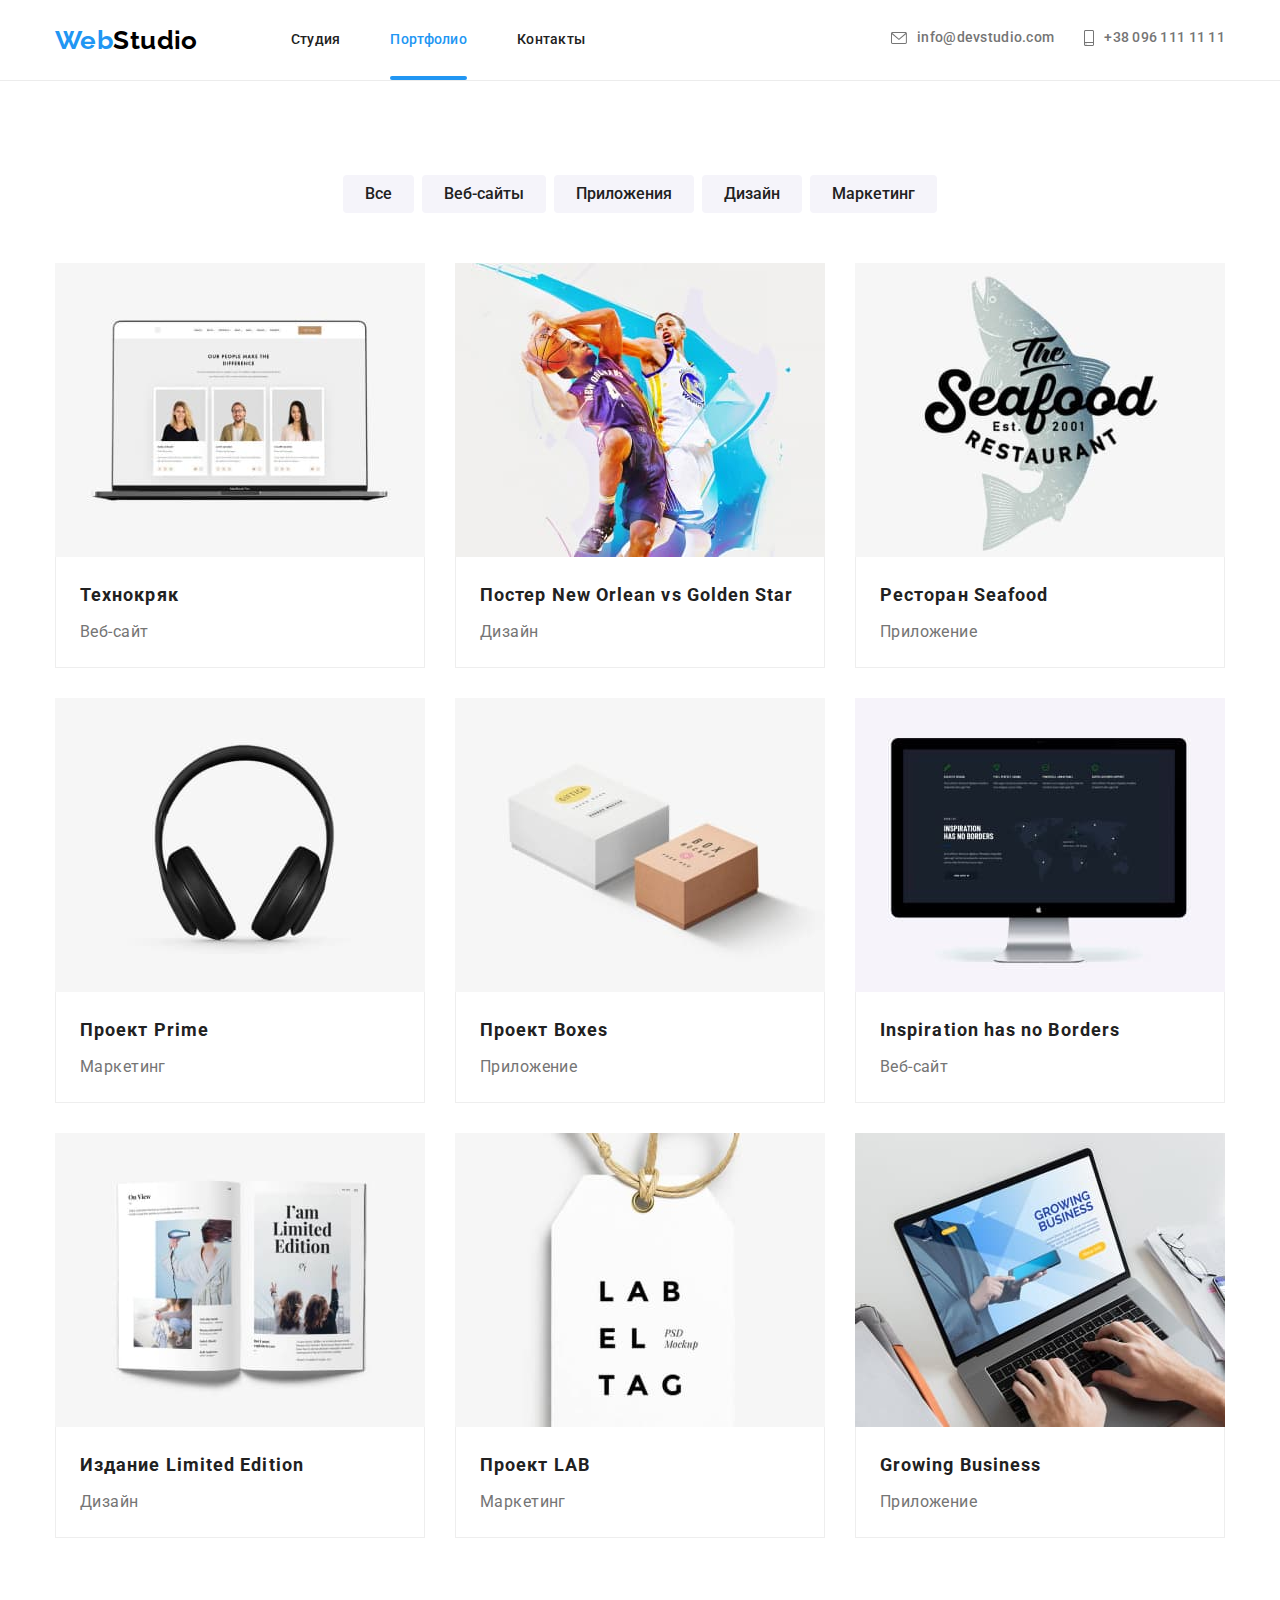
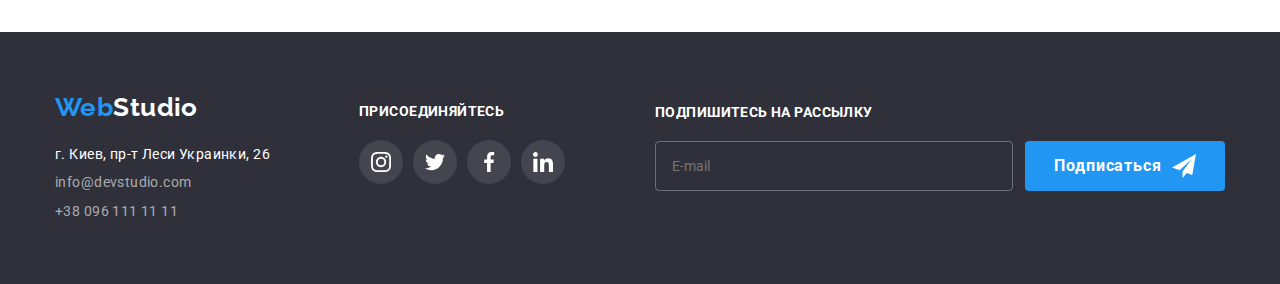
==== portfolio.html @ 264e2d29 "includes files" ====
<!DOCTYPE html>
<html lang="ru">
  <head>
    <meta charset="UTF-8" />
    <meta http-equiv="X-UA-Compatible" content="IE=edge" />
    <meta name="viewport" content="width=device-width, initial-scale=1.0" />
    <title>PortfolioPage</title>
    <link
      href="https://fonts.googleapis.com/css2?family=Raleway:wght@700&family=Roboto:wght@400;500;700;900&display=swap"
      rel="stylesheet"
    />
    <link
      rel="stylesheet"
      href="https://cdnjs.cloudflare.com/ajax/libs/modern-normalize/1.1.0/modern-normalize.min.css"
    />
    <link rel="stylesheet" href="./css/styles.css" />
  </head>

  <body>
    <!--.................................Header start here..........................................-->

    <header class="header-border">
      <div class="container top-bar">
        <a href="./index.html" class="logo"><span class="logo-first">Web</span>Studio</a>
        <nav>
          <ul class="site-nav list">
            <li class="list-item">
              <a href="./index.html" class="link h-color">Студия</a>
            </li>
            <li class="list-item">
              <a href="./portfolio.html" class="current link h-color">Портфолио</a>
            </li>
            <li class="list-item"><a href="#" class="link h-color">Контакты</a></li>
          </ul>
        </nav>
        <ul class="auth-nav list">
          <li class="list-item">
            <a href="mailto:info@devstudio.com" class="link h-color">
              <svg class="icon-top" width="16px" height="12px">
                <use href="./images/symbol-defs.svg#icon-envelope"></use>
              </svg>
              info@devstudio.com
            </a>
          </li>
          <li class="list-item">
            <a href="tel:+380961111111" class="link h-color">
              <svg class="icon-top" width="10px" height="16px">
                <use href="./images/symbol-defs.svg#icon-smartphone"></use>
              </svg>
              +38 096 111 11 11
            </a>
          </li>
        </ul>
      </div>
    </header>

    <!--..................................Header end here............................................-->

    <!--..............................Main section start here........................................-->

    <main>
      <section class="section portfolio">
        <div class="container">
          <h1 hidden>Наши работы</h1>

          <!--...........................Works filter...................................-->

          <ul class="filter-list list">
            <li class="list-item">
              <button type="button" class="filter-button h-color h-shadow h-bgc">Все</button>
            </li>
            <li class="list-item">
              <button type="button" class="filter-button h-color h-shadow h-bgc">Веб-сайты</button>
            </li>
            <li class="list-item">
              <button type="button" class="filter-button h-color h-shadow h-bgc">Приложения</button>
            </li>
            <li class="list-item">
              <button type="button" class="filter-button h-color h-shadow h-bgc">Дизайн</button>
            </li>
            <li class="list-item">
              <button type="button" class="filter-button h-color h-shadow h-bgc">Маркетинг</button>
            </li>
          </ul>

          <!--.......................... Works examples ................................-->

          <ul class="filter-items list">
            <li class="list-item h-shadow">
              <a href="#" class="link">
                <div class="image-thumb">
                  <img
                    src="./images/web-tech.jpg"
                    alt="Презентация проекта технокряк"
                    width="370"
                  />
                  <div class="image-overlay">
                    <p>
                      Технокряк это современная площадка распространения коронавируса. Компании
                      используют эту платформу для цифрового шпионажа и атак на защищённые сервера
                      конкурентов.
                    </p>
                  </div>
                </div>
                <div class="link-discription">
                  <h2 class="title">Технокряк</h2>
                  <p class="filter-type">Веб-сайт</p>
                </div>
              </a>
            </li>
            <li class="list-item h-shadow">
              <a href="#" class="link">
                <div class="image-thumb">
                  <img
                    src="./images/design-no.jpg"
                    alt="Постер New Orlean vs Golden State Warriors"
                    width="370"
                  />
                  <div class="image-overlay">
                    <p>
                      Lorem ipsum dolor sit amet consectetur adipisicing elit. Tempore minus quas
                      laboriosam voluptate veritatis eligendi iusto facilis delectus? Totam
                      voluptates sit eos illum consequuntur, odit illo. Dignissimos odit quaerat
                      nihil?
                    </p>
                  </div>
                </div>
                <div class="link-discription">
                  <h2 class="title">Постер New Orlean vs Golden Star</h2>
                  <p class="filter-type">Дизайн</p>
                </div>
              </a>
            </li>
            <li class="list-item h-shadow">
              <a href="#" class="link">
                <div class="image-thumb">
                  <img
                    src="./images/app-seafoof.jpg"
                    alt="Презентация приложения Seafood"
                    width="370"
                  />
                  <div class="image-overlay">
                    <p>
                      Lorem ipsum dolor sit amet consectetur adipisicing elit. Ipsam, sunt. Natus
                      harum veritatis nisi quibusdam sed, tenetur fuga temporibus corporis sit dolor
                      sapiente laboriosam illum, accusamus ut pariatur, quisquam porro!
                    </p>
                  </div>
                </div>
                <div class="link-discription">
                  <h2 class="title">Ресторан Seafood</h2>
                  <p class="filter-type">Приложение</p>
                </div>
              </a>
            </li>
            <li class="list-item h-shadow">
              <a href="#" class="link">
                <div class="image-thumb">
                  <img
                    src="./images/marketing-prime.jpg"
                    alt="Презентация проекта Prime"
                    width="370"
                  />
                  <div class="image-overlay">
                    <p>
                      Lorem ipsum, dolor sit amet consectetur adipisicing elit. A, ducimus
                      necessitatibus cupiditate labore nesciunt consequatur suscipit odio eum magnam
                      autem cum odit aspernatur, incidunt rerum voluptatem recusandae consectetur.
                      Illo, nobis?
                    </p>
                  </div>
                </div>
                <div class="link-discription">
                  <h2 class="title">Проект Prime</h2>
                  <p class="filter-type">Маркетинг</p>
                </div>
              </a>
            </li>
            <li class="list-item h-shadow">
              <a href="#" class="link">
                <div class="image-thumb">
                  <img src="./images/app-boxes.jpg" alt="Презентация проекта Boxes" width="370" />
                  <div class="image-overlay">
                    <p>
                      Lorem ipsum dolor sit amet consectetur adipisicing elit. Possimus similique
                      dignissimos adipisci soluta dolores consequuntur corrupti quasi, nihil
                      quisquam enim tempore repellendus accusamus? Architecto suscipit perspiciatis
                      quam dolor placeat fugiat.
                    </p>
                  </div>
                </div>
                <div class="link-discription">
                  <h2 class="title">Проект Boxes</h2>
                  <p class="filter-type">Приложение</p>
                </div>
              </a>
            </li>
            <li class="list-item h-shadow">
              <a href="#" class="link">
                <div class="image-thumb">
                  <img
                    src="./images/web-inspiration.jpg"
                    alt="Презентация проекта Inspiration has no Borders"
                    width="370"
                  />
                  <div class="image-overlay">
                    <p>
                      Lorem ipsum dolor sit, amet consectetur adipisicing elit. Omnis ex reiciendis
                      praesentium delectus corporis. Incidunt cum assumenda illo eligendi vel
                      doloribus! Harum tempora eum ut? Vero consequatur sint repellendus iusto?
                    </p>
                  </div>
                </div>
                <div class="link-discription">
                  <h2 class="title">Inspiration has no Borders</h2>
                  <p class="filter-type">Веб-сайт</p>
                </div>
              </a>
            </li>
            <li class="list-item h-shadow">
              <a href="#" class="link">
                <div class="image-thumb">
                  <img
                    src="./images/design-le.jpg"
                    alt="Дизайн издания Limited Edition"
                    width="370"
                  />
                  <div class="image-overlay">
                    <p>
                      Lorem ipsum dolor sit amet consectetur adipisicing elit. Ipsa reprehenderit
                      eveniet, sint nemo laboriosam, aut, consequuntur ut suscipit dolor laudantium
                      amet quam sapiente. Necessitatibus iure, a in quas molestias possimus.
                    </p>
                  </div>
                </div>
                <div class="link-discription">
                  <h2 class="title">Издание Limited Edition</h2>
                  <p class="filter-type">Дизайн</p>
                </div>
              </a>
            </li>
            <li class="list-item h-shadow">
              <a href="#" class="link">
                <div class="image-thumb">
                  <img src="./images/marketing-lab.jpg" alt="Презентация проекта LAB" width="370" />
                  <div class="image-overlay">
                    <p>
                      Lorem ipsum dolor sit amet consectetur, adipisicing elit. Iste officiis rerum
                      quod eligendi ut aspernatur porro, obcaecati ab. Id possimus voluptatum animi
                      veniam odio et dicta perspiciatis ipsum exercitationem vitae.
                    </p>
                  </div>
                </div>
                <div class="link-discription">
                  <h2 class="title">Проект LAB</h2>
                  <p class="filter-type">Маркетинг</p>
                </div>
              </a>
            </li>
            <li class="list-item h-shadow">
              <a href="#" class="link">
                <div class="image-thumb">
                  <img
                    src="./images/app-gb.jpg"
                    alt="Презентация приложения Growing Business"
                    width="370"
                  />
                  <div class="image-overlay">
                    <p>
                      Lorem ipsum dolor sit amet consectetur adipisicing elit. Hic, qui! Id,
                      doloribus quaerat explicabo saepe quod a aspernatur error suscipit consectetur
                      corporis porro deleniti veniam animi nostrum dolorem voluptatem! Deleniti?
                    </p>
                  </div>
                </div>
                <div class="link-discription">
                  <h2 class="title">Growing Business</h2>
                  <p class="filter-type">Приложение</p>
                </div>
              </a>
            </li>
          </ul>
        </div>
      </section>
    </main>

    <!--...............................Main section end here.........................................-->

    <!--.................................Footer start here...........................................-->

    <footer class="section bottom">
      <div class="container bottom-shell">
        <div class="adress-shell">
          <a href="./index.html" class="logo"><span class="logo-first">Web</span>Studio</a>
          <address>
            <ul class="bottom-list list">
              <li class="list-item">
                <a
                  href="https://www.google.com.ua/maps/place/%D0%B1%D1%83%D0%BB.+%D0%9B%D0%B5%D1%81%D0%B8+%D0%A3%D0%BA%D1%80%D0%B0%D0%B8%D0%BD%D0%BA%D0%B8,+26,+%D0%9A%D0%B8%D0%B5%D0%B2,+02000/@50.4267174,30.5365151,17.56z/data=!4m5!3m4!1s0x40d4cf0e033ecbe9:0x57a4dffefec77da0!8m2!3d50.4265807!4d30.538386?hl=ru"
                  class="map-address link h-color"
                  >г. Киев, пр-т Леси Украинки, 26
                </a>
              </li>
              <li class="list-item">
                <a href="mailto:info@devstudio.com" class="mailphone link h-color"
                  >info@devstudio.com</a
                >
              </li>
              <li class="list-item">
                <a href="tel:+380961111111" class="mailphone link h-color">+38 096 111 11 11</a>
              </li>
            </ul>
          </address>
        </div>
        <div class="join-us">
          <div class="join-us-links">
            <h3 class="h3-title">присоединяйтесь</h3>
            <ul class="links-list list">
              <li class="sublist-item">
                <a href="https://www.instagram.com/" class="link">
                  <div class="sublist-shell h-fill h-bgc">
                    <svg class="icon-socialnet" width="20px" height="20px">
                      <use href="./images/symbol-defs.svg#icon-instagram"></use>
                    </svg>
                  </div>
                </a>
              </li>
              <li class="sublist-item">
                <a href="https://twitter.com/" class="link">
                  <div class="sublist-shell h-fill h-bgc">
                    <svg class="icon-socialnet" width="20px" height="20px">
                      <use href="./images/symbol-defs.svg#icon-twitter"></use>
                    </svg>
                  </div>
                </a>
              </li>
              <li class="sublist-item">
                <a href="https://www.facebook.com/" class="link">
                  <div class="sublist-shell h-fill h-bgc">
                    <svg class="icon-socialnet" width="20px" height="20px">
                      <use href="./images/symbol-defs.svg#icon-facebook"></use>
                    </svg>
                  </div>
                </a>
              </li>
              <li class="sublist-item">
                <a href="https://linkedin.com/" class="link">
                  <div class="sublist-shell h-fill h-bgc">
                    <svg class="icon-socialnet" width="20px" height="20px">
                      <use href="./images/symbol-defs.svg#icon-linkedin"></use>
                    </svg>
                  </div>
                </a>
              </li>
            </ul>
          </div>
          <div class="join-us-subscribe">
            <form name="secondary-form" autocomplete="off">
              <div class="secondary-form-shell">
                <div class="subs-email-shell">
                  <label for="subs-email" class="h3-title">Подпишитесь на рассылку</label>
                  <input
                    class="secondary-form-input"
                    type="email"
                    name="subs-email"
                    id="subs-email"
                    placeholder="E-mail"
                  />
                </div>
                <button type="submit" class="primary-button">
                  <span class="button-icon">
                    Подписаться
                    <svg class="input-icon" width="24px" height="24px">
                      <use href="./images/symbol-defs.svg#icon-telegram"></use>
                    </svg>
                  </span>
                </button>
              </div>
            </form>
          </div>
        </div>
      </div>
    </footer>
  </body>
</html>
---- css/styles.css ----
:root {
  --primary-text-color: #757575;
  --title-text-color: #212121;
  --primary-icon-color: #afb1b8;
  --accent-color: #2196f3;
  --primary-bgcolor: #ffffff;
  --middle-bgkolor: #f5f4fa;
  --secondary-bgcolor: #2f303a;
  --primary-input-bgcolor: #21212133;

  --item-shadow: 0 4px 4px rgba(0, 0, 0, 0.25);
  --color-gradient: rgba(47, 48, 58, 0.4);
  --primary-animation-duration: 250ms;
  --primary-animation-tf: cubic-bezier(0.4, 0, 0.2, 1);
}

body {
  margin: 0;
  background-color: var(--primary-bgcolor);
  color: var(--primary-text-color);
  font-family: Roboto, sans-serif;
  font-size: 14px;
  letter-spacing: 0.03em;
}

h1,
h2,
h3,
h4 {
  margin: 0;
}

img {
  display: block;
  max-width: 100%;
  height: auto;
}

p {
  margin: 0;
}

.link {
  text-decoration: unset;
  margin: 0;
  padding: 0;
}

.list {
  margin: 0;
  padding: 0;
  list-style: none;
}

.section-title {
  font-weight: 700;
  font-size: 36px;
  line-height: 1.17;
  color: var(--title-text-color);
  text-align: center;
  margin: 0 auto 50px;
}

.h3-title {
  font-weight: 700;
  font-size: 14px;
  line-height: 1.14;
  letter-spacing: 0.03em;
  text-transform: uppercase;
  color: #ffffff;
}

.container {
  width: 1200px;
  padding: 0 15px;
  margin: 0 auto;
}

.section {
  padding-top: 94px;
  padding-bottom: 94px;
}

.h-color {
  transition: color var(--primary-animation-duration) var(--primary-animation-tf);
}

.h-fill {
  transition: fill var(--primary-animation-duration) var(--primary-animation-tf);
}

.h-border {
  transition: border var(--primary-animation-duration) var(--primary-animation-tf);
}

.h-bgc {
  transition: background-color var(--primary-animation-duration) var(--primary-animation-tf);
}

.h-shadow {
  transition: box-shadow var(--primary-animation-duration) var(--primary-animation-tf);
}

/*========================================Header start here==========================================*/

.header-border {
  /* position: relative; */
  border-bottom: 1px solid #ececec;
}

.top-bar {
  /* padding-bottom: 25px;
  padding-top: 24px; */
  display: flex;
  align-items: center;
  min-height: 80px;
}

/* =======================Logo============================ */

.logo {
  text-decoration: unset;
  color: #000000;
  font-family: Raleway, sans-serif;
  font-weight: 700;
  font-size: 26px;
  line-height: 1.19;
}

.logo-first {
  color: var(--accent-color);
}

/* ==================Main navigation====================== */

.site-nav {
  display: flex;
  margin-left: 93px;
}

.site-nav .link {
  position: relative;
  display: block;
  text-decoration: unset;
  color: var(--title-text-color);
  font-weight: 500;
  line-height: 1.14;
  letter-spacing: 0.02em;
  padding-top: 32px;
  padding-bottom: 32px;
}

.list-item > .current {
  color: var(--accent-color);
}

.list-item > .current.link:after {
  content: '';
  position: absolute;
  display: block;
  bottom: 0;
  left: 0;
  height: 4px;
  width: 100%;
  border-radius: 2px;
  background-color: var(--accent-color);
}

.site-nav > .list-item:not(:first-child) {
  margin-left: 50px;
}

.site-nav .link:hover,
.site-nav .link:focus {
  color: var(--accent-color);
}

.auth-nav {
  display: flex;
  margin-left: auto;
}

.auth-nav .link {
  display: inline-flex;
  color: var(--primary-text-color);
  font-weight: 500;
  line-height: 1.14;
  letter-spacing: 0.02em;
  align-items: center;
}

.auth-nav .icon-top {
  fill: currentColor;
  margin-right: 10px;
}

/* .auth-nav .icon-top:hover,
.auth-nav .icon-top:focus {
  fill: var(--accent-color);
} */

.auth-nav > .list-item:not(:first-child) {
  margin-left: 30px;
}

.auth-nav .link:hover,
.auth-nav .link:focus {
  color: var(--accent-color);
}

/*========================================Header end here==========================================*/

/*========================================Hero start here=========================================*/

.hero {
  background-color: #c4c4c4;
  background-image: linear-gradient(to right, var(--color-gradient), var(--color-gradient)),
    url('../images/main-banner.jpg');
  background-position: center;
  background-repeat: no-repeat;
  background-size: 1600px 600px;
  padding: 200px 0;
  text-align: center;
}

.hero > .hero-title {
  font-weight: 900;
  font-size: 44px;
  line-height: 1.36;
  text-align: center;
  letter-spacing: 0.06em;
  color: #ffffff;
  text-transform: uppercase;
  margin: 0 0 30px;
}

/* ========================Hero button=======================*/

.primary-button {
  color: #ffffff;
  background-color: var(--accent-color);

  font-family: Roboto, sans-serif;
  font-weight: 700;
  font-size: 16px;
  line-height: 1.87;
  letter-spacing: 0.06em;
  cursor: pointer;
  text-align: center;

  padding: 10px;
  display: inline-block;
  min-width: 200px;
  height: 50px;
  border: 0;
  border-radius: 4px;
  transform: translateY(0);
  transition: transform var(--primary-animation-duration) var(--primary-animation-tf);
}

/*========================================Hero end here=========================================*/

/*=================================Features section start here================================== */

.features .thumb {
  padding: 25px 100px;
  background-color: var(--middle-bgkolor);
  border-radius: 4px;
  margin-bottom: 30px;
}

.features .icon-features {
  display: block;
}

.features .title {
  color: var(--title-text-color);
  font-weight: 700;
  line-height: 1.14;
  text-transform: uppercase;
}

.features .features-content {
  margin: 10px 0;
}

.features .features-list {
  line-height: 1.71;
  display: flex;
}

.features-list > .list-item {
  width: calc((100%-90px) / 4);
}

.features-list > .list-item:not(:first-child) {
  margin-left: 30px;
}

/*=================================Features section end here================================== */

/* ===============================Occupation section start here=================================*/

.section.occupation {
  padding-top: 0;
}

.occupation .occupation-shell {
  text-align: center;
}

.occupation .occupation-list {
  display: flex;
}

.occupation-list > .list-item:not(:first-child) {
  margin-left: 30px;
}

.occupation .image-thumb {
  position: relative;
}

.occupation .image-overlay {
  position: absolute;
  bottom: 0;
  left: 0;
  width: 100%;
  height: 70px;
  padding: 27px;

  background-color: rgba(47, 48, 58, 0.8);
}

.occupation-title {
  font-weight: 700;
  font-size: 14px;
  line-height: 1.14;
  letter-spacing: 0.03em;
  text-transform: uppercase;
  color: #ffffff;
}

/* ===============================Occupation section end here=================================*/

/* =================================Our tem section start here================================= */

.team {
  background-color: var(--middle-bgkolor);
  font-size: 16px;
  line-height: 1.19;
  text-align: center;
}

.team .team-list {
  display: flex;
}

.team-list > .list-item {
  width: calc((100%-90px) / 4);
  background-color: var(--primary-bgcolor);
  box-shadow: var(--item-shadow);
}

.team-list > .list-item:not(:first-child) {
  margin-left: 30px;
}

.team-list .team-unit {
  color: var(--title-text-color);
  font-weight: 500;
  margin-top: 30px;
  margin-bottom: 10px;
}

.team-list .unit-position {
  margin-top: 0;
  margin-bottom: 16px;
}

.team-list .links-list {
  display: flex;
  justify-content: space-between;
  margin-right: 32px;
  margin-bottom: 30px;
  margin-left: 32px;
}

.team-list .sublist-shell {
  display: flex;
  width: 44px;
  height: 44px;
  border-radius: 50%;
  background-color: inherit;
  justify-content: center;
  align-items: center;
  fill: var(--primary-icon-color);
}

.team-list .sublist-shell:hover,
.team-list .sublist-shell:focus {
  background-color: var(--accent-color);
  fill: var(--primary-bgcolor);
}

/* ====================================Our tem section end here===================================== */

/* ===============================REGULAR CUSTOMERS START HERE============================================== */

.customers .customers-list {
  display: flex;
}

.customers-list > .list-item:not(:nth-child(1)) {
  margin-left: 30px;
}

.customers-list .icon-customers {
  display: block;
}

.customers-list .customers-shell {
  max-width: 170px;
  padding: 16px 32px;
  border-radius: 4px;
  fill: var(--primary-icon-color);
  border: 1px solid var(--primary-icon-color);
}

.customers-list .customers-shell:hover,
.customers-list .customers-shell:focus {
  border: 1px solid var(--accent-color);
}

.customers-shell:hover .icon-customers,
.customers-shell:focus .icon-customers {
  fill: var(--accent-color);
}

/* ===============================REGULAR CUSTOMERS END HERE============================================== */

/* ======================================Footer start here==================================================*/

.bottom {
  padding-top: 60px;
  padding-bottom: 60px;
  background-color: var(--secondary-bgcolor);
}

.bottom-shell {
  display: flex;
}

.adress-shell {
  min-width: 231px;
  margin-right: 73px;
}

.bottom .logo {
  display: inline-block;
  color: #ffffff;
  margin-bottom: 20px;
  line-height: 1.19;
}

.bottom .map-address {
  font-style: normal;
  color: #ffffff;
  line-height: 1.71;
}

.bottom .mailphone {
  font-style: normal;
  color: #ffffff99;
  line-height: 1.71;
}

.bottom-list .list-item:not(:last-child) {
  margin-bottom: 5px;
}

.bottom .link:hover,
.bottom .link:focus {
  color: var(--accent-color);
}

.join-us {
  display: flex;
  /* margin-left: 70px; */
  padding-top: 12px;
  justify-content: space-between;
  width: 100%;
}

.join-us .h3-title {
  margin-bottom: 20px;
}

.join-us-links {
  min-width: 206px;
}

.join-us-links .links-list {
  display: flex;
}

.join-us-links .sublist-shell {
  display: flex;
  width: 44px;
  height: 44px;
  border-radius: 50%;
  justify-content: center;
  align-items: center;
  background-color: rgba(255, 255, 255, 0.1);
  fill: #ffffff;
}

.join-us-links .sublist-shell:hover,
.join-us-links .sublist-shell:focus {
  background-color: var(--accent-color);
}

.join-us-links .sublist-item + .sublist-item {
  margin-left: 10px;
}

..join-us-subscribe {
  display: inline-flex;
}

.join-us-subscribe .secondary-form-input {
  background-color: inherit;
  border: 1px solid rgba(255, 255, 255, 0.3);
  border-radius: 4px;
  color: #fff;
  padding: 15px 16px;
  width: 358px;
  margin-right: 12px;
}

.subs-email-shell > input {
  height: 50px;
}

.button-icon {
  display: inline-flex;
  align-items: center;
}

.input-icon {
  display: inline-block;
  margin-left: 10px;
}

.secondary-form {
  min-width: 570px;
}

.secondary-form-shell {
  display: inline-flex;
  align-items: flex-end;
}

.subs-email-shell {
  display: inline-flex;
  flex-direction: column;
}

.secondary-form-input:focus {
  outline: none;
  border-color: var(--accent-color);
}

/* ============================================Footer end here=====================================================*/

/* ====================================Modal window start here============================================ */

.backdrop {
  position: fixed;
  top: 0;
  left: 0;
  width: 100%;
  height: 100%;
  background-color: #00000033;
}

.backdrop.is-hidden {
  opacity: 0;
  pointer-events: none;
}

.backdrop.is-hidden .modal {
  transform: translate(-50%, -50%) scale(0.3) rotate(135deg);
}

.modal {
  text-align: center;
  position: absolute;
  top: 50%;
  left: 50%;
  width: 528px;
  height: 581px;
  background-color: #fff;
  padding: 40px;

  transform: translate(-50%, -50%) scale(1);

  transition: transform var(--primary-animation-duration) var(--primary-animation-tf);
}

.modal a:active,
.modal a:focus {
  outline: none;
}

.modal input,
.modal textarea {
  outline: none;
}

.modal input:active,
.modal textarea:active {
  outline: none;
}
/* ====================================Main form start here==========================================*/

.modal-title {
  font-weight: 700;
  font-size: 20px;
  line-height: 1.17;
  letter-spacing: 0.03em;

  color: var(--title-text-color);
  margin-bottom: 30px;
}

.main-form:focus-within {
  border-color: var(--accent-color);
}

.form-list {
  margin-bottom: 20px;
}

.form-list-item {
  position: relative;
}

.form-input {
  margin: 0;
  padding: 11px 12px 11px 42px;
  border: 1px solid var(--primary-input-bgcolor);
  border-radius: 4px;
  cursor: pointer;
}

.form-label {
  font-weight: 400;
  font-size: 12px;
  line-height: 1.16;
  letter-spacing: 0.01em;
  color: var(--primary-text-color);

  cursor: pointer;
  position: absolute;
  top: -4px;
  left: 0%;
  transform: translateY(-100%);
}

.form-list > .form-list-item:nth-child(-n + 3) {
  margin-bottom: 28px;
}

.form-input-shell .input-icon {
  position: absolute;
  top: 50%;
  left: 18px;
  transform: translateY(-50%);

  cursor: pointer;
}

.form-input-shell {
  display: flex;
  flex-direction: column;
  align-items: stretch;
}

.form-input:focus {
  border-color: var(--accent-color);
  cursor: initial;
}

.form-input.textarea-set {
  resize: none;
  padding: 12px 16px;
  max-height: 120px;
}

.form-input.textarea-set::placeholder {
  font-weight: 400;
  font-size: 12px;
  line-height: 1.6;
  letter-spacing: 0.01em;

  color: #75757580;
}

/* ======================================Agree checkbokx start here================================== */
.checkbox-shell {
  margin-bottom: 30px;
}

.checkbox-area {
  -webkit-appearance: none;
  -moz-appearance: none;
  margin: 0;
  appearance: none;
}

.checkbox-label {
  position: relative;
  display: inline-block;
  padding: 0;
  cursor: pointer;
}

.checkbox-icon {
  position: absolute;
  visibility: hidden;
  top: 50%;
  left: 0;
  transform: translateY(-50%);
  width: 16px;
  height: 15px;
  background-color: var(--accent-color);
  border-radius: 2px;
}

.checkbox-icon-shell {
  position: absolute;
  top: 50%;
  left: 0;
  transform: translateY(-50%);
  display: inline-block;
  width: 16px;
  height: 15px;
  border-radius: 2px;
  border: 2px solid black;
}

.agree-text {
  font-size: 14px;
  line-height: 1.71;
  letter-spacing: 0.03em;

  color: var(--primary-text-color);
  margin-left: 19px;
}

.agree-text .link {
  text-decoration: underline;
  color: var(--accent-color);
}

.checkbox-area:checked + .checkbox-icon-shell {
  visibility: hidden;
}

.checkbox-area:checked ~ .checkbox-icon {
  visibility: visible;
}

/* ======================================Agree checkbokx start here================================== */

/* =====================================Form button=============================================== */
.form-button {
  box-shadow: 0px 1px 3px rgba(0, 0, 0, 0.12), 0px 1px 1px rgba(0, 0, 0, 0.14),
    0px 2px 1px rgba(0, 0, 0, 0.2);
}

.form-button:hover {
  transform: translateY(-5px);
}

/* ====================================Main form end here==========================================*/

.backdrop .close-button {
  line-height: 0;
  position: absolute;
  display: block;
  border-width: 0;
  margin: 0;
  border-color: transparent;
  background-color: transparent;
  padding: 0;
  top: 8px;
  right: 8px;
}

.modal-close-icon {
  cursor: pointer;
  width: 30px;
  height: 30px;
  border-radius: 50%;
  border: 1px solid #0000001a;
  background-color: #fff;
  fill: #000;
}

.modal-close-icon:hover {
  box-shadow: var(--item-shadow);
  animation-name: scalesChange;
  animation-duration: var(--primary-animation-duration);
  animation-timing-function: var(--primary-animation-tf);
  animation-iteration-count: 1;
  fill: var(--accent-color);
}

@keyframes scalesChange {
  0% {
    transform: scale(1);
  }
  50% {
    transform: scale(1.3);
  }
  100% {
    transform: scale(1);
  }
}

/* ======================================Modal window end here============================================ */

/* =====================================PORTFOLIO PAGE START HERE ============================================*/

/* ======================================Works filter start here============================================= */

.filter-list {
  display: flex;
  justify-content: center;
  margin-bottom: 50px;
}

.filter-list > .list-item + .list-item {
  margin-left: 8px;
}
.filter-button {
  background-color: #f5f4fa;
  color: var(--title-text-color);

  font-family: Roboto, sans-serif;
  font-weight: 500;
  font-size: 16px;
  line-height: 1.62;
  text-align: center;

  cursor: pointer;

  border-radius: 4px;
  border: 0;
  padding: 6px 22px;
}

.filter-button:hover,
.filter-button:focus {
  background-color: var(--accent-color);
  color: #ffffff;
  box-shadow: var(--item-shadow);
}

/* ======================================Works filter end here============================================= */

/* =====================================Works examples start here============================================*/

.filter-items {
  display: flex;
  flex-wrap: wrap;
  margin-right: -30px;
  margin-bottom: -30px;

  /* display: grid;
  grid: repeat(3, 1fr) / repeat(3, 1fr);
  grid-gap: 30px; */
}

.filter-items > .list-item {
  flex-basis: calc(100% / 3 - 30px);
  margin: 0 30px 30px 0;
}

.filter-items > .list-item:hover,
.filter-items > .list-item:focus {
  box-shadow: var(--item-shadow);
}

.filter-items .link-discription {
  padding-top: 20px;
  padding-left: 24px;
  padding-bottom: 20px;
  padding-right: 24px;
  border-left: 1px solid #eeeeee;
  border-right: 1px solid #eeeeee;
  border-bottom: 1px solid #eeeeee;
}

.filter-items .title {
  color: var(--title-text-color);
  font-weight: 700;
  font-size: 18px;
  line-height: 2;
  letter-spacing: 0.06em;
}

.filter-items .filter-type {
  color: var(--primary-text-color);
  font-size: 16px;
  line-height: 1.87;

  margin: 4px 0 0;
}

.filter-items .image-thumb {
  position: relative;
  overflow: hidden;
}

.filter-items .image-overlay {
  position: absolute;
  display: flex;
  align-items: center;
  top: 0;
  left: 0;
  width: 100%;
  height: 100%;
  padding: 24px;

  font-weight: normal;
  font-size: 18px;
  line-height: 1.56;
  letter-spacing: 0.03em;
  color: #ffffff;

  background-color: rgba(33, 150, 243, 0.9);
  pointer-events: none;
  transform: translateY(100%);
  transition: transform var(--primary-animation-duration) var(--primary-animation-tf);
}

.filter-items > .list-item:hover .image-overlay,
.filter-items > .list-item:focus .image-overlay {
  transform: translateY(0);
}
/* =====================================Works examples end here============================================*/
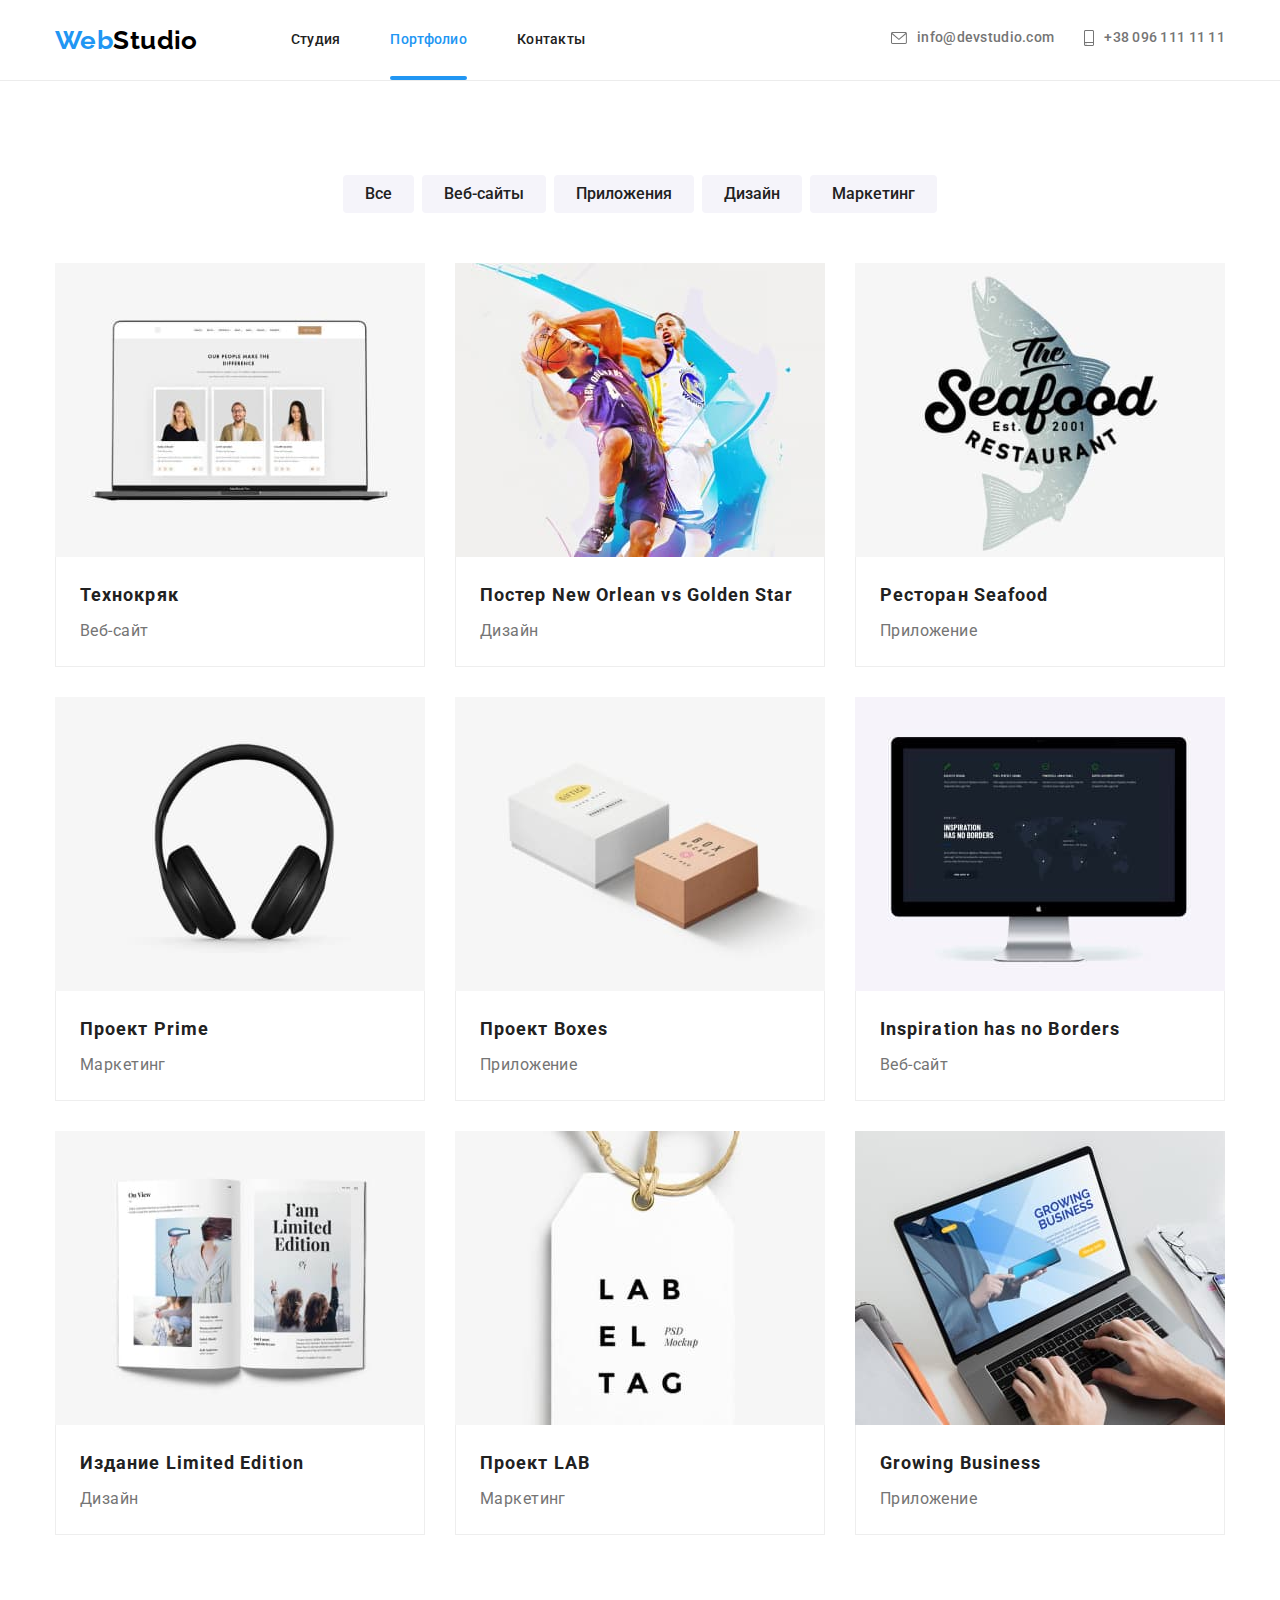
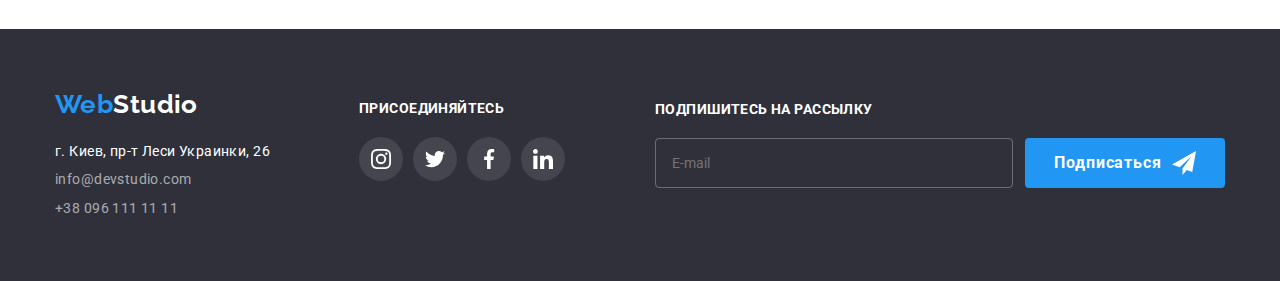
==== commit 430ca889: "finish BEM" ====
--- a/portfolio.html
+++ b/portfolio.html
@@ -19,32 +19,36 @@
   <body>
     <!--.................................Header start here..........................................-->
 
-    <header class="header-border">
+    <header class="header header--border">
       <div class="container top-bar">
-        <a href="./index.html" class="logo"><span class="logo-first">Web</span>Studio</a>
+        <a href="./index.html" class="logo"><span class="logo__web-element">Web</span>Studio</a>
         <nav>
-          <ul class="site-nav list">
-            <li class="list-item">
-              <a href="./index.html" class="link h-color">Студия</a>
-            </li>
-            <li class="list-item">
-              <a href="./portfolio.html" class="current link h-color">Портфолио</a>
-            </li>
-            <li class="list-item"><a href="#" class="link h-color">Контакты</a></li>
+          <ul class="site-nav site-nav--space-set list">
+            <li class="site-nav__list-item">
+              <a href="./index.html" class="site-nav__link link h-color">Студия</a>
+            </li>
+            <li class="site-nav__list-item">
+              <a href="./portfolio.html" class="site-nav__link site-nav__link--current link h-color"
+                >Портфолио</a
+              >
+            </li>
+            <li class="site-nav__list-item">
+              <a href="#" class="site-nav__link link h-color">Контакты</a>
+            </li>
           </ul>
         </nav>
-        <ul class="auth-nav list">
-          <li class="list-item">
-            <a href="mailto:info@devstudio.com" class="link h-color">
-              <svg class="icon-top" width="16px" height="12px">
+        <ul class="auth-nav auth-nav--space-set list">
+          <li class="auth-nav__list-item">
+            <a href="mailto:info@devstudio.com" class="auth-nav__link link h-color">
+              <svg class="auth-nav__icon" width="16px" height="12px">
                 <use href="./images/symbol-defs.svg#icon-envelope"></use>
               </svg>
               info@devstudio.com
             </a>
           </li>
-          <li class="list-item">
-            <a href="tel:+380961111111" class="link h-color">
-              <svg class="icon-top" width="10px" height="16px">
+          <li class="auth-nav__list-item">
+            <a href="tel:+380961111111" class="auth-nav__link link h-color">
+              <svg class="auth-nav__icon" width="10px" height="16px">
                 <use href="./images/symbol-defs.svg#icon-smartphone"></use>
               </svg>
               +38 096 111 11 11
@@ -65,218 +69,246 @@
 
           <!--...........................Works filter...................................-->
 
-          <ul class="filter-list list">
-            <li class="list-item">
-              <button type="button" class="filter-button h-color h-shadow h-bgc">Все</button>
-            </li>
-            <li class="list-item">
-              <button type="button" class="filter-button h-color h-shadow h-bgc">Веб-сайты</button>
-            </li>
-            <li class="list-item">
-              <button type="button" class="filter-button h-color h-shadow h-bgc">Приложения</button>
-            </li>
-            <li class="list-item">
-              <button type="button" class="filter-button h-color h-shadow h-bgc">Дизайн</button>
-            </li>
-            <li class="list-item">
-              <button type="button" class="filter-button h-color h-shadow h-bgc">Маркетинг</button>
+          <ul class="filter list">
+            <li class="filter__type">
+              <button type="button" class="filter__button h-color h-shadow h-bgc">Все</button>
+            </li>
+            <li class="filter__type">
+              <button type="button" class="filter__button h-color h-shadow h-bgc">Веб-сайты</button>
+            </li>
+            <li class="filter__type">
+              <button type="button" class="filter__button h-color h-shadow h-bgc">
+                Приложения
+              </button>
+            </li>
+            <li class="filter__type">
+              <button type="button" class="filter__button h-color h-shadow h-bgc">Дизайн</button>
+            </li>
+            <li class="filter__type">
+              <button type="button" class="filter__button h-color h-shadow h-bgc">Маркетинг</button>
             </li>
           </ul>
 
           <!--.......................... Works examples ................................-->
 
-          <ul class="filter-items list">
-            <li class="list-item h-shadow">
-              <a href="#" class="link">
-                <div class="image-thumb">
-                  <img
-                    src="./images/web-tech.jpg"
-                    alt="Презентация проекта технокряк"
-                    width="370"
-                  />
-                  <div class="image-overlay">
-                    <p>
-                      Технокряк это современная площадка распространения коронавируса. Компании
-                      используют эту платформу для цифрового шпионажа и атак на защищённые сервера
-                      конкурентов.
-                    </p>
-                  </div>
-                </div>
-                <div class="link-discription">
-                  <h2 class="title">Технокряк</h2>
-                  <p class="filter-type">Веб-сайт</p>
-                </div>
-              </a>
-            </li>
-            <li class="list-item h-shadow">
-              <a href="#" class="link">
-                <div class="image-thumb">
-                  <img
-                    src="./images/design-no.jpg"
-                    alt="Постер New Orlean vs Golden State Warriors"
-                    width="370"
-                  />
-                  <div class="image-overlay">
-                    <p>
-                      Lorem ipsum dolor sit amet consectetur adipisicing elit. Tempore minus quas
-                      laboriosam voluptate veritatis eligendi iusto facilis delectus? Totam
-                      voluptates sit eos illum consequuntur, odit illo. Dignissimos odit quaerat
-                      nihil?
-                    </p>
-                  </div>
-                </div>
-                <div class="link-discription">
-                  <h2 class="title">Постер New Orlean vs Golden Star</h2>
-                  <p class="filter-type">Дизайн</p>
-                </div>
-              </a>
-            </li>
-            <li class="list-item h-shadow">
-              <a href="#" class="link">
-                <div class="image-thumb">
-                  <img
-                    src="./images/app-seafoof.jpg"
-                    alt="Презентация приложения Seafood"
-                    width="370"
-                  />
-                  <div class="image-overlay">
-                    <p>
-                      Lorem ipsum dolor sit amet consectetur adipisicing elit. Ipsam, sunt. Natus
-                      harum veritatis nisi quibusdam sed, tenetur fuga temporibus corporis sit dolor
-                      sapiente laboriosam illum, accusamus ut pariatur, quisquam porro!
-                    </p>
-                  </div>
-                </div>
-                <div class="link-discription">
-                  <h2 class="title">Ресторан Seafood</h2>
-                  <p class="filter-type">Приложение</p>
-                </div>
-              </a>
-            </li>
-            <li class="list-item h-shadow">
-              <a href="#" class="link">
-                <div class="image-thumb">
-                  <img
-                    src="./images/marketing-prime.jpg"
-                    alt="Презентация проекта Prime"
-                    width="370"
-                  />
-                  <div class="image-overlay">
-                    <p>
-                      Lorem ipsum, dolor sit amet consectetur adipisicing elit. A, ducimus
-                      necessitatibus cupiditate labore nesciunt consequatur suscipit odio eum magnam
-                      autem cum odit aspernatur, incidunt rerum voluptatem recusandae consectetur.
-                      Illo, nobis?
-                    </p>
-                  </div>
-                </div>
-                <div class="link-discription">
-                  <h2 class="title">Проект Prime</h2>
-                  <p class="filter-type">Маркетинг</p>
-                </div>
-              </a>
-            </li>
-            <li class="list-item h-shadow">
-              <a href="#" class="link">
-                <div class="image-thumb">
-                  <img src="./images/app-boxes.jpg" alt="Презентация проекта Boxes" width="370" />
-                  <div class="image-overlay">
-                    <p>
-                      Lorem ipsum dolor sit amet consectetur adipisicing elit. Possimus similique
-                      dignissimos adipisci soluta dolores consequuntur corrupti quasi, nihil
-                      quisquam enim tempore repellendus accusamus? Architecto suscipit perspiciatis
-                      quam dolor placeat fugiat.
-                    </p>
-                  </div>
-                </div>
-                <div class="link-discription">
-                  <h2 class="title">Проект Boxes</h2>
-                  <p class="filter-type">Приложение</p>
-                </div>
-              </a>
-            </li>
-            <li class="list-item h-shadow">
-              <a href="#" class="link">
-                <div class="image-thumb">
-                  <img
-                    src="./images/web-inspiration.jpg"
-                    alt="Презентация проекта Inspiration has no Borders"
-                    width="370"
-                  />
-                  <div class="image-overlay">
-                    <p>
-                      Lorem ipsum dolor sit, amet consectetur adipisicing elit. Omnis ex reiciendis
-                      praesentium delectus corporis. Incidunt cum assumenda illo eligendi vel
-                      doloribus! Harum tempora eum ut? Vero consequatur sint repellendus iusto?
-                    </p>
-                  </div>
-                </div>
-                <div class="link-discription">
-                  <h2 class="title">Inspiration has no Borders</h2>
-                  <p class="filter-type">Веб-сайт</p>
-                </div>
-              </a>
-            </li>
-            <li class="list-item h-shadow">
-              <a href="#" class="link">
-                <div class="image-thumb">
-                  <img
-                    src="./images/design-le.jpg"
-                    alt="Дизайн издания Limited Edition"
-                    width="370"
-                  />
-                  <div class="image-overlay">
-                    <p>
-                      Lorem ipsum dolor sit amet consectetur adipisicing elit. Ipsa reprehenderit
-                      eveniet, sint nemo laboriosam, aut, consequuntur ut suscipit dolor laudantium
-                      amet quam sapiente. Necessitatibus iure, a in quas molestias possimus.
-                    </p>
-                  </div>
-                </div>
-                <div class="link-discription">
-                  <h2 class="title">Издание Limited Edition</h2>
-                  <p class="filter-type">Дизайн</p>
-                </div>
-              </a>
-            </li>
-            <li class="list-item h-shadow">
-              <a href="#" class="link">
-                <div class="image-thumb">
-                  <img src="./images/marketing-lab.jpg" alt="Презентация проекта LAB" width="370" />
-                  <div class="image-overlay">
-                    <p>
-                      Lorem ipsum dolor sit amet consectetur, adipisicing elit. Iste officiis rerum
-                      quod eligendi ut aspernatur porro, obcaecati ab. Id possimus voluptatum animi
-                      veniam odio et dicta perspiciatis ipsum exercitationem vitae.
-                    </p>
-                  </div>
-                </div>
-                <div class="link-discription">
-                  <h2 class="title">Проект LAB</h2>
-                  <p class="filter-type">Маркетинг</p>
-                </div>
-              </a>
-            </li>
-            <li class="list-item h-shadow">
-              <a href="#" class="link">
-                <div class="image-thumb">
-                  <img
-                    src="./images/app-gb.jpg"
-                    alt="Презентация приложения Growing Business"
-                    width="370"
-                  />
-                  <div class="image-overlay">
-                    <p>
-                      Lorem ipsum dolor sit amet consectetur adipisicing elit. Hic, qui! Id,
-                      doloribus quaerat explicabo saepe quod a aspernatur error suscipit consectetur
-                      corporis porro deleniti veniam animi nostrum dolorem voluptatem! Deleniti?
-                    </p>
-                  </div>
-                </div>
-                <div class="link-discription">
-                  <h2 class="title">Growing Business</h2>
-                  <p class="filter-type">Приложение</p>
-                </div>
+          <ul class="examples-set list">
+            <li class="examples-set__item h-shadow">
+              <a href="#" class="link">
+                <article class="example">
+                  <div class="example__image-thumb">
+                    <img
+                      src="./images/web-tech.jpg"
+                      alt="Презентация проекта технокряк"
+                      width="370"
+                    />
+                    <div class="example__image-overlay">
+                      <p>
+                        Технокряк это современная площадка распространения коронавируса. Компании
+                        используют эту платформу для цифрового шпионажа и атак на защищённые сервера
+                        конкурентов.
+                      </p>
+                    </div>
+                  </div>
+                  <div class="example__link-discription">
+                    <h2 class="example__title">Технокряк</h2>
+                    <p class="example__type">Веб-сайт</p>
+                  </div>
+                </article>
+              </a>
+            </li>
+            <li class="examples-set__item h-shadow">
+              <a href="#" class="link">
+                <article class="example">
+                  <div class="example__image-thumb">
+                    <img
+                      src="./images/design-no.jpg"
+                      alt="Постер New Orlean vs Golden State Warriors"
+                      width="370"
+                    />
+                    <div class="example__image-overlay">
+                      <p>
+                        Lorem ipsum dolor sit amet consectetur adipisicing elit. Tempore minus quas
+                        laboriosam voluptate veritatis eligendi iusto facilis delectus? Totam
+                        voluptates sit eos illum consequuntur, odit illo. Dignissimos odit quaerat
+                        nihil?
+                      </p>
+                    </div>
+                  </div>
+                  <div class="example__link-discription">
+                    <h2 class="example__title">Постер New Orlean vs Golden Star</h2>
+                    <p class="example__type">Дизайн</p>
+                  </div>
+                </article>
+              </a>
+            </li>
+            <li class="examples-set__item h-shadow">
+              <a href="#" class="link">
+                <article class="example">
+                  <div class="example__image-thumb">
+                    <img
+                      src="./images/app-seafoof.jpg"
+                      alt="Презентация приложения Seafood"
+                      width="370"
+                    />
+                    <div class="example__image-overlay">
+                      <p>
+                        Lorem ipsum dolor sit amet consectetur adipisicing elit. Ipsam, sunt. Natus
+                        harum veritatis nisi quibusdam sed, tenetur fuga temporibus corporis sit
+                        dolor sapiente laboriosam illum, accusamus ut pariatur, quisquam porro!
+                      </p>
+                    </div>
+                  </div>
+                  <div class="example__link-discription">
+                    <h2 class="example__title">Ресторан Seafood</h2>
+                    <p class="example__type">Приложение</p>
+                  </div>
+                </article>
+              </a>
+            </li>
+            <li class="examples-set__item h-shadow">
+              <a href="#" class="link">
+                <article class="example">
+                  <div class="example__image-thumb">
+                    <img
+                      src="./images/marketing-prime.jpg"
+                      alt="Презентация проекта Prime"
+                      width="370"
+                    />
+                    <div class="example__image-overlay">
+                      <p>
+                        Lorem ipsum, dolor sit amet consectetur adipisicing elit. A, ducimus
+                        necessitatibus cupiditate labore nesciunt consequatur suscipit odio eum
+                        magnam autem cum odit aspernatur, incidunt rerum voluptatem recusandae
+                        consectetur. Illo, nobis?
+                      </p>
+                    </div>
+                  </div>
+                  <div class="example__link-discription">
+                    <h2 class="example__title">Проект Prime</h2>
+                    <p class="example__type">Маркетинг</p>
+                  </div>
+                </article>
+              </a>
+            </li>
+            <li class="examples-set__item h-shadow">
+              <a href="#" class="link">
+                <article class="example">
+                  <div class="example__image-thumb">
+                    <img src="./images/app-boxes.jpg" alt="Презентация проекта Boxes" width="370" />
+                    <div class="example__image-overlay">
+                      <p>
+                        Lorem ipsum dolor sit amet consectetur adipisicing elit. Possimus similique
+                        dignissimos adipisci soluta dolores consequuntur corrupti quasi, nihil
+                        quisquam enim tempore repellendus accusamus? Architecto suscipit
+                        perspiciatis quam dolor placeat fugiat.
+                      </p>
+                    </div>
+                  </div>
+                  <div class="example__link-discription">
+                    <h2 class="example__title">Проект Boxes</h2>
+                    <p class="example__type">Приложение</p>
+                  </div>
+                </article>
+              </a>
+            </li>
+            <li class="examples-set__item h-shadow">
+              <a href="#" class="link">
+                <article class="example">
+                  <div class="example__image-thumb">
+                    <img
+                      src="./images/web-inspiration.jpg"
+                      alt="Презентация проекта Inspiration has no Borders"
+                      width="370"
+                    />
+                    <div class="example__image-overlay">
+                      <p>
+                        Lorem ipsum dolor sit, amet consectetur adipisicing elit. Omnis ex
+                        reiciendis praesentium delectus corporis. Incidunt cum assumenda illo
+                        eligendi vel doloribus! Harum tempora eum ut? Vero consequatur sint
+                        repellendus iusto?
+                      </p>
+                    </div>
+                  </div>
+                  <div class="example__link-discription">
+                    <h2 class="example__title">Inspiration has no Borders</h2>
+                    <p class="example__type">Веб-сайт</p>
+                  </div>
+                </article>
+              </a>
+            </li>
+            <li class="examples-set__item h-shadow">
+              <a href="#" class="link">
+                <article class="example">
+                  <div class="example__image-thumb">
+                    <img
+                      src="./images/design-le.jpg"
+                      alt="Дизайн издания Limited Edition"
+                      width="370"
+                    />
+                    <div class="example__image-overlay">
+                      <p>
+                        Lorem ipsum dolor sit amet consectetur adipisicing elit. Ipsa reprehenderit
+                        eveniet, sint nemo laboriosam, aut, consequuntur ut suscipit dolor
+                        laudantium amet quam sapiente. Necessitatibus iure, a in quas molestias
+                        possimus.
+                      </p>
+                    </div>
+                  </div>
+                  <div class="example__link-discription">
+                    <h2 class="example__title">Издание Limited Edition</h2>
+                    <p class="example__type">Дизайн</p>
+                  </div>
+                </article>
+              </a>
+            </li>
+            <li class="examples-set__item h-shadow">
+              <a href="#" class="link">
+                <article class="example">
+                  <div class="example__image-thumb">
+                    <img
+                      src="./images/marketing-lab.jpg"
+                      alt="Презентация проекта LAB"
+                      width="370"
+                    />
+                    <div class="example__image-overlay">
+                      <p>
+                        Lorem ipsum dolor sit amet consectetur, adipisicing elit. Iste officiis
+                        rerum quod eligendi ut aspernatur porro, obcaecati ab. Id possimus
+                        voluptatum animi veniam odio et dicta perspiciatis ipsum exercitationem
+                        vitae.
+                      </p>
+                    </div>
+                  </div>
+                  <div class="example__link-discription">
+                    <h2 class="example__title">Проект LAB</h2>
+                    <p class="example__type">Маркетинг</p>
+                  </div>
+                </article>
+              </a>
+            </li>
+            <li class="examples-set__item h-shadow">
+              <a href="#" class="link">
+                <article class="example">
+                  <div class="example__image-thumb">
+                    <img
+                      src="./images/app-gb.jpg"
+                      alt="Презентация приложения Growing Business"
+                      width="370"
+                    />
+                    <div class="example__image-overlay">
+                      <p>
+                        Lorem ipsum dolor sit amet consectetur adipisicing elit. Hic, qui! Id,
+                        doloribus quaerat explicabo saepe quod a aspernatur error suscipit
+                        consectetur corporis porro deleniti veniam animi nostrum dolorem voluptatem!
+                        Deleniti?
+                      </p>
+                    </div>
+                  </div>
+                  <div class="example__link-discription">
+                    <h2 class="example__title">Growing Business</h2>
+                    <p class="example__type">Приложение</p>
+                  </div>
+                </article>
               </a>
             </li>
           </ul>
@@ -289,63 +321,69 @@
     <!--.................................Footer start here...........................................-->
 
     <footer class="section bottom">
-      <div class="container bottom-shell">
-        <div class="adress-shell">
-          <a href="./index.html" class="logo"><span class="logo-first">Web</span>Studio</a>
-          <address>
-            <ul class="bottom-list list">
-              <li class="list-item">
+      <div class="container bottom__shell">
+        <div class="bottom__adress-shell">
+          <a href="./index.html" class="logo logo--footerstyle"
+            ><span class="logo__web-element">Web</span>Studio</a
+          >
+          <address class="contacts">
+            <ul class="list">
+              <li class="contacts__list-item">
                 <a
                   href="https://www.google.com.ua/maps/place/%D0%B1%D1%83%D0%BB.+%D0%9B%D0%B5%D1%81%D0%B8+%D0%A3%D0%BA%D1%80%D0%B0%D0%B8%D0%BD%D0%BA%D0%B8,+26,+%D0%9A%D0%B8%D0%B5%D0%B2,+02000/@50.4267174,30.5365151,17.56z/data=!4m5!3m4!1s0x40d4cf0e033ecbe9:0x57a4dffefec77da0!8m2!3d50.4265807!4d30.538386?hl=ru"
-                  class="map-address link h-color"
+                  class="contacts__map-address link h-color"
                   >г. Киев, пр-т Леси Украинки, 26
                 </a>
               </li>
-              <li class="list-item">
-                <a href="mailto:info@devstudio.com" class="mailphone link h-color"
+              <li class="contacts__list-item">
+                <a
+                  href="mailto:info@devstudio.com"
+                  class="contacts__mailphone contacts__link link h-color"
                   >info@devstudio.com</a
                 >
               </li>
-              <li class="list-item">
-                <a href="tel:+380961111111" class="mailphone link h-color">+38 096 111 11 11</a>
+              <li class="contacts__list-item">
+                <a href="tel:+380961111111" class="contacts__mailphone contacts__link link h-color"
+                  >+38 096 111 11 11</a
+                >
               </li>
             </ul>
           </address>
         </div>
-        <div class="join-us">
-          <div class="join-us-links">
-            <h3 class="h3-title">присоединяйтесь</h3>
-            <ul class="links-list list">
-              <li class="sublist-item">
+        <div class="bottom__join-us">
+          <div class="bottom__links-shell">
+            <h3 class="h3-title h3-title--footer-indent">присоединяйтесь</h3>
+            <ul class="links-list links-list--no-justify list">
+              <li class="links-list__item">
                 <a href="https://www.instagram.com/" class="link">
-                  <div class="sublist-shell h-fill h-bgc">
+                  <div class="links-list__shell links-list__shell--footer-colors h-fill h-bgc">
                     <svg class="icon-socialnet" width="20px" height="20px">
                       <use href="./images/symbol-defs.svg#icon-instagram"></use>
                     </svg>
                   </div>
                 </a>
               </li>
-              <li class="sublist-item">
+              <li class="links-list__item">
                 <a href="https://twitter.com/" class="link">
-                  <div class="sublist-shell h-fill h-bgc">
+                  <div class="links-list__shell links-list__shell--footer-colors h-fill h-bgc">
                     <svg class="icon-socialnet" width="20px" height="20px">
                       <use href="./images/symbol-defs.svg#icon-twitter"></use>
                     </svg>
                   </div>
                 </a>
               </li>
-              <li class="sublist-item">
+              <li class="links-list__item">
                 <a href="https://www.facebook.com/" class="link">
-                  <div class="sublist-shell h-fill h-bgc">
+                  <div class="links-list__shell links-list__shell--footer-colors h-fill h-bgc">
                     <svg class="icon-socialnet" width="20px" height="20px">
                       <use href="./images/symbol-defs.svg#icon-facebook"></use>
                     </svg>
                   </div>
                 </a>
               </li>
-              <li class="sublist-item">
+              <li class="links-list__item">
                 <a href="https://linkedin.com/" class="link">
-                  <div class="sublist-shell h-fill h-bgc">
+                  <div class="links-list__shell links-list__shell--footer-colors h-fill h-bgc">
                     <svg class="icon-socialnet" width="20px" height="20px">
                       <use href="./images/symbol-defs.svg#icon-linkedin"></use>
                     </svg>
@@ -354,13 +392,15 @@
               </li>
             </ul>
           </div>
-          <div class="join-us-subscribe">
+          <div class="bottom__subscribe">
             <form name="secondary-form" autocomplete="off">
-              <div class="secondary-form-shell">
-                <div class="subs-email-shell">
-                  <label for="subs-email" class="h3-title">Подпишитесь на рассылку</label>
+              <div class="secondary-form__shell">
+                <div class="secondary-form__input-shell">
+                  <label for="subs-email" class="h3-title h3-title--footer-indent"
+                    >Подпишитесь на рассылку</label
+                  >
                   <input
-                    class="secondary-form-input"
+                    class="secondary-form__input"
                     type="email"
                     name="subs-email"
                     id="subs-email"
@@ -368,9 +408,9 @@
                   />
                 </div>
                 <button type="submit" class="primary-button">
-                  <span class="button-icon">
+                  <span class="primary-button__core">
                     Подписаться
-                    <svg class="input-icon" width="24px" height="24px">
+                    <svg class="primary-button__icon" width="24px" height="24px">
                       <use href="./images/symbol-defs.svg#icon-telegram"></use>
                     </svg>
                   </span>
--- a/css/styles.css
+++ b/css/styles.css
@@ -40,6 +40,25 @@
   margin: 0;
 }
 
+article {
+  margin: 0;
+}
+
+.modal a:active,
+.modal a:focus {
+  outline: none;
+}
+
+.modal input,
+.modal textarea {
+  outline: none;
+}
+
+.modal input:active,
+.modal textarea:active {
+  outline: none;
+}
+
 .link {
   text-decoration: unset;
   margin: 0;
@@ -50,6 +69,11 @@
   margin: 0;
   padding: 0;
   list-style: none;
+}
+
+.section {
+  padding-top: 94px;
+  padding-bottom: 94px;
 }
 
 .section-title {
@@ -70,16 +94,97 @@
   color: #ffffff;
 }
 
+.h3-title--footer-indent {
+  margin-bottom: 20px;
+}
+
 .container {
   width: 1200px;
   padding: 0 15px;
   margin: 0 auto;
 }
 
-.section {
-  padding-top: 94px;
-  padding-bottom: 94px;
-}
+/* ========================Primary button=======================*/
+
+.primary-button {
+  color: #ffffff;
+  background-color: var(--accent-color);
+
+  font-family: Roboto, sans-serif;
+  font-weight: 700;
+  font-size: 16px;
+  line-height: 1.87;
+  letter-spacing: 0.06em;
+  cursor: pointer;
+  text-align: center;
+
+  padding: 10px;
+  display: inline-block;
+  min-width: 200px;
+  height: 50px;
+  border: 0;
+  border-radius: 4px;
+  transform: translateY(0);
+  transition: transform var(--primary-animation-duration) var(--primary-animation-tf);
+}
+
+.primary-button__core {
+  display: inline-flex;
+  align-items: center;
+}
+
+.primary-button__icon {
+  display: inline-block;
+  margin-left: 10px;
+}
+
+.primary-button--formstyle {
+  box-shadow: 0px 1px 3px rgba(0, 0, 0, 0.12), 0px 1px 1px rgba(0, 0, 0, 0.14),
+    0px 2px 1px rgba(0, 0, 0, 0.2);
+}
+
+.primary-button--formstyle:hover {
+  transform: translateY(-5px);
+}
+
+/* ========================Socialnet links list=======================*/
+
+.links-list {
+  display: flex;
+  justify-content: space-between;
+}
+
+.links-list--no-justify {
+  justify-content: flex-start;
+}
+
+.links-list__item:not(:nth-child(1)) {
+  margin-left: 10px;
+}
+
+.links-list__shell {
+  display: flex;
+  width: 44px;
+  height: 44px;
+  border-radius: 50%;
+  background-color: inherit;
+  justify-content: center;
+  align-items: center;
+  fill: var(--primary-icon-color);
+}
+
+.links-list__shell--footer-colors {
+  background-color: rgba(255, 255, 255, 0.1);
+  fill: #ffffff;
+}
+
+.links-list__shell:hover,
+.links-list__shell:focus {
+  background-color: var(--accent-color);
+  fill: var(--primary-bgcolor);
+}
+
+/* ===============================Features=============================== */
 
 .h-color {
   transition: color var(--primary-animation-duration) var(--primary-animation-tf);
@@ -103,14 +208,11 @@
 
 /*========================================Header start here==========================================*/
 
-.header-border {
-  /* position: relative; */
+.header--border {
   border-bottom: 1px solid #ececec;
 }
 
 .top-bar {
-  /* padding-bottom: 25px;
-  padding-top: 24px; */
   display: flex;
   align-items: center;
   min-height: 80px;
@@ -127,7 +229,13 @@
   line-height: 1.19;
 }
 
-.logo-first {
+.logo--footerstyle {
+  display: inline-block;
+  color: #ffffff;
+  margin-bottom: 20px;
+}
+
+.logo__web-element {
   color: var(--accent-color);
 }
 
@@ -135,10 +243,17 @@
 
 .site-nav {
   display: flex;
+}
+
+.site-nav--space-set {
   margin-left: 93px;
 }
 
-.site-nav .link {
+.site-nav__list-item:not(:first-child) {
+  margin-left: 50px;
+}
+
+.site-nav__link {
   position: relative;
   display: block;
   text-decoration: unset;
@@ -150,11 +265,16 @@
   padding-bottom: 32px;
 }
 
-.list-item > .current {
+.site-nav__link:hover,
+.site-nav__link:focus {
   color: var(--accent-color);
 }
 
-.list-item > .current.link:after {
+.site-nav__link--current {
+  color: var(--accent-color);
+}
+
+.site-nav__link--current:after {
   content: '';
   position: absolute;
   display: block;
@@ -166,21 +286,19 @@
   background-color: var(--accent-color);
 }
 
-.site-nav > .list-item:not(:first-child) {
-  margin-left: 50px;
-}
-
-.site-nav .link:hover,
-.site-nav .link:focus {
-  color: var(--accent-color);
-}
-
 .auth-nav {
   display: flex;
+}
+
+.auth-nav--space-set {
   margin-left: auto;
 }
 
-.auth-nav .link {
+.auth-nav__list-item:not(:first-child) {
+  margin-left: 30px;
+}
+
+.auth-nav__link {
   display: inline-flex;
   color: var(--primary-text-color);
   font-weight: 500;
@@ -189,23 +307,14 @@
   align-items: center;
 }
 
-.auth-nav .icon-top {
+.auth-nav__link:hover,
+.auth-nav__link:focus {
+  color: var(--accent-color);
+}
+
+.auth-nav__icon {
   fill: currentColor;
   margin-right: 10px;
-}
-
-/* .auth-nav .icon-top:hover,
-.auth-nav .icon-top:focus {
-  fill: var(--accent-color);
-} */
-
-.auth-nav > .list-item:not(:first-child) {
-  margin-left: 30px;
-}
-
-.auth-nav .link:hover,
-.auth-nav .link:focus {
-  color: var(--accent-color);
 }
 
 /*========================================Header end here==========================================*/
@@ -223,7 +332,7 @@
   text-align: center;
 }
 
-.hero > .hero-title {
+.hero__title {
   font-weight: 900;
   font-size: 44px;
   line-height: 1.36;
@@ -234,94 +343,70 @@
   margin: 0 0 30px;
 }
 
-/* ========================Hero button=======================*/
-
-.primary-button {
-  color: #ffffff;
-  background-color: var(--accent-color);
-
-  font-family: Roboto, sans-serif;
-  font-weight: 700;
-  font-size: 16px;
-  line-height: 1.87;
-  letter-spacing: 0.06em;
-  cursor: pointer;
-  text-align: center;
-
-  padding: 10px;
-  display: inline-block;
-  min-width: 200px;
-  height: 50px;
-  border: 0;
-  border-radius: 4px;
-  transform: translateY(0);
-  transition: transform var(--primary-animation-duration) var(--primary-animation-tf);
-}
-
 /*========================================Hero end here=========================================*/
 
 /*=================================Features section start here================================== */
 
-.features .thumb {
+.features__list {
+  line-height: 1.71;
+  display: flex;
+}
+
+.features__list-item {
+  width: calc((100%-90px) / 4);
+}
+
+.features__list-item:not(:first-child) {
+  margin-left: 30px;
+}
+
+.features__thumb {
   padding: 25px 100px;
   background-color: var(--middle-bgkolor);
   border-radius: 4px;
   margin-bottom: 30px;
 }
 
-.features .icon-features {
+.features__icon {
   display: block;
 }
 
-.features .title {
+.features__title {
   color: var(--title-text-color);
   font-weight: 700;
   line-height: 1.14;
   text-transform: uppercase;
 }
 
-.features .features-content {
+.features__content {
   margin: 10px 0;
 }
 
-.features .features-list {
-  line-height: 1.71;
-  display: flex;
-}
-
-.features-list > .list-item {
-  width: calc((100%-90px) / 4);
-}
-
-.features-list > .list-item:not(:first-child) {
+/*=================================Features section end here================================== */
+
+/* ===============================Occupation section start here=================================*/
+
+.occupation {
+  padding-top: 0;
+}
+
+.occupation__shell {
+  text-align: center;
+}
+
+.occupation__list {
+  display: flex;
+}
+
+.occupation__list-item:not(:first-child) {
   margin-left: 30px;
 }
 
-/*=================================Features section end here================================== */
-
-/* ===============================Occupation section start here=================================*/
-
-.section.occupation {
-  padding-top: 0;
-}
-
-.occupation .occupation-shell {
-  text-align: center;
-}
-
-.occupation .occupation-list {
-  display: flex;
-}
-
-.occupation-list > .list-item:not(:first-child) {
-  margin-left: 30px;
-}
-
-.occupation .image-thumb {
+.development-type {
   position: relative;
 }
 
-.occupation .image-overlay {
+.development-type__image-overlay {
   position: absolute;
   bottom: 0;
   left: 0;
@@ -332,15 +417,6 @@
   background-color: rgba(47, 48, 58, 0.8);
 }
 
-.occupation-title {
-  font-weight: 700;
-  font-size: 14px;
-  line-height: 1.14;
-  letter-spacing: 0.03em;
-  text-transform: uppercase;
-  color: #ffffff;
-}
-
 /* ===============================Occupation section end here=================================*/
 
 /* =================================Our tem section start here================================= */
@@ -352,74 +428,51 @@
   text-align: center;
 }
 
-.team .team-list {
-  display: flex;
-}
-
-.team-list > .list-item {
+.team__list {
+  display: flex;
+}
+
+.team__list-item {
   width: calc((100%-90px) / 4);
   background-color: var(--primary-bgcolor);
   box-shadow: var(--item-shadow);
 }
 
-.team-list > .list-item:not(:first-child) {
+.team__list-item:not(:first-child) {
   margin-left: 30px;
 }
 
-.team-list .team-unit {
+.employee__meta {
+  padding-top: 30px;
+  margin-right: 32px;
+  margin-left: 32px;
+  padding-bottom: 30px;
+}
+
+.employee__name {
   color: var(--title-text-color);
   font-weight: 500;
-  margin-top: 30px;
   margin-bottom: 10px;
 }
 
-.team-list .unit-position {
+.employee__position {
   margin-top: 0;
   margin-bottom: 16px;
 }
 
-.team-list .links-list {
-  display: flex;
-  justify-content: space-between;
-  margin-right: 32px;
-  margin-bottom: 30px;
-  margin-left: 32px;
-}
-
-.team-list .sublist-shell {
-  display: flex;
-  width: 44px;
-  height: 44px;
-  border-radius: 50%;
-  background-color: inherit;
-  justify-content: center;
-  align-items: center;
-  fill: var(--primary-icon-color);
-}
-
-.team-list .sublist-shell:hover,
-.team-list .sublist-shell:focus {
-  background-color: var(--accent-color);
-  fill: var(--primary-bgcolor);
-}
-
 /* ====================================Our tem section end here===================================== */
 
 /* ===============================REGULAR CUSTOMERS START HERE============================================== */
 
-.customers .customers-list {
-  display: flex;
-}
-
-.customers-list > .list-item:not(:nth-child(1)) {
+.customers__list {
+  display: flex;
+}
+
+.customers__list-item:not(:nth-child(1)) {
   margin-left: 30px;
 }
 
-.customers-list .icon-customers {
-  display: block;
-}
-
-.customers-list .customers-shell {
+.customers__shell {
   max-width: 170px;
   padding: 16px 32px;
   border-radius: 4px;
@@ -427,13 +480,9 @@
   border: 1px solid var(--primary-icon-color);
 }
 
-.customers-list .customers-shell:hover,
-.customers-list .customers-shell:focus {
+.customers__shell:hover,
+.customers__shell:focus {
   border: 1px solid var(--accent-color);
-}
-
-.customers-shell:hover .icon-customers,
-.customers-shell:focus .icon-customers {
   fill: var(--accent-color);
 }
 
@@ -447,88 +496,68 @@
   background-color: var(--secondary-bgcolor);
 }
 
-.bottom-shell {
-  display: flex;
-}
-
-.adress-shell {
+.bottom__shell {
+  display: flex;
+}
+
+.bottom__adress-shell {
   min-width: 231px;
   margin-right: 73px;
 }
 
-.bottom .logo {
-  display: inline-block;
-  color: #ffffff;
-  margin-bottom: 20px;
-  line-height: 1.19;
-}
-
-.bottom .map-address {
+.contacts__list-item:not(:last-child) {
+  margin-bottom: 5px;
+}
+
+.contacts__map-address {
   font-style: normal;
   color: #ffffff;
   line-height: 1.71;
 }
 
-.bottom .mailphone {
+.contacts__mailphone {
   font-style: normal;
   color: #ffffff99;
   line-height: 1.71;
 }
 
-.bottom-list .list-item:not(:last-child) {
-  margin-bottom: 5px;
-}
-
-.bottom .link:hover,
-.bottom .link:focus {
+.contacts__link:hover,
+.contacts__link:focus {
   color: var(--accent-color);
 }
 
-.join-us {
-  display: flex;
-  /* margin-left: 70px; */
+.bottom__join-us {
+  display: flex;
   padding-top: 12px;
   justify-content: space-between;
   width: 100%;
 }
 
-.join-us .h3-title {
-  margin-bottom: 20px;
-}
-
-.join-us-links {
+.bottom__links-shell {
   min-width: 206px;
 }
 
-.join-us-links .links-list {
-  display: flex;
-}
-
-.join-us-links .sublist-shell {
-  display: flex;
-  width: 44px;
-  height: 44px;
-  border-radius: 50%;
-  justify-content: center;
-  align-items: center;
-  background-color: rgba(255, 255, 255, 0.1);
-  fill: #ffffff;
-}
-
-.join-us-links .sublist-shell:hover,
-.join-us-links .sublist-shell:focus {
-  background-color: var(--accent-color);
-}
-
-.join-us-links .sublist-item + .sublist-item {
-  margin-left: 10px;
-}
-
-..join-us-subscribe {
+.bottom__subscribe {
   display: inline-flex;
 }
 
-.join-us-subscribe .secondary-form-input {
+/* ===========================Secondary form=================== */
+
+.secondary-form {
+  min-width: 570px;
+}
+
+.secondary-form__shell {
+  display: inline-flex;
+  align-items: flex-end;
+}
+
+.secondary-form__input-shell {
+  display: inline-flex;
+  flex-direction: column;
+}
+
+.secondary-form__input {
   background-color: inherit;
   border: 1px solid rgba(255, 255, 255, 0.3);
   border-radius: 4px;
@@ -536,37 +565,10 @@
   padding: 15px 16px;
   width: 358px;
   margin-right: 12px;
-}
-
-.subs-email-shell > input {
   height: 50px;
 }
 
-.button-icon {
-  display: inline-flex;
-  align-items: center;
-}
-
-.input-icon {
-  display: inline-block;
-  margin-left: 10px;
-}
-
-.secondary-form {
-  min-width: 570px;
-}
-
-.secondary-form-shell {
-  display: inline-flex;
-  align-items: flex-end;
-}
-
-.subs-email-shell {
-  display: inline-flex;
-  flex-direction: column;
-}
-
-.secondary-form-input:focus {
+.secondary-form__input:focus {
   outline: none;
   border-color: var(--accent-color);
 }
@@ -608,23 +610,13 @@
   transition: transform var(--primary-animation-duration) var(--primary-animation-tf);
 }
 
-.modal a:active,
-.modal a:focus {
-  outline: none;
-}
-
-.modal input,
-.modal textarea {
-  outline: none;
-}
-
-.modal input:active,
-.modal textarea:active {
-  outline: none;
-}
 /* ====================================Main form start here==========================================*/
 
-.modal-title {
+.main-form:focus-within {
+  border-color: var(--accent-color);
+}
+
+.main-form__title {
   font-weight: 700;
   font-size: 20px;
   line-height: 1.17;
@@ -634,19 +626,25 @@
   margin-bottom: 30px;
 }
 
-.main-form:focus-within {
-  border-color: var(--accent-color);
-}
-
-.form-list {
+.main-form__list {
   margin-bottom: 20px;
 }
 
-.form-list-item {
+.main-form__list-item {
   position: relative;
 }
 
-.form-input {
+.main-form__list-item:nth-child(-n + 3) {
+  margin-bottom: 28px;
+}
+
+.main-form__input-shell {
+  display: flex;
+  flex-direction: column;
+  align-items: stretch;
+}
+
+.main-form__input {
   margin: 0;
   padding: 11px 12px 11px 42px;
   border: 1px solid var(--primary-input-bgcolor);
@@ -654,7 +652,27 @@
   cursor: pointer;
 }
 
-.form-label {
+.main-form__input:focus {
+  border-color: var(--accent-color);
+  cursor: initial;
+}
+
+.main-form__input--textarea-set {
+  resize: none;
+  padding: 12px 16px;
+  max-height: 120px;
+}
+
+.main-form__input--textarea-set::placeholder {
+  font-weight: 400;
+  font-size: 12px;
+  line-height: 1.6;
+  letter-spacing: 0.01em;
+
+  color: #75757580;
+}
+
+.main-form__label {
   font-weight: 400;
   font-size: 12px;
   line-height: 1.16;
@@ -668,65 +686,52 @@
   transform: translateY(-100%);
 }
 
-.form-list > .form-list-item:nth-child(-n + 3) {
-  margin-bottom: 28px;
-}
-
-.form-input-shell .input-icon {
+.main-form__icon {
   position: absolute;
   top: 50%;
-  left: 18px;
+  left: 12px;
   transform: translateY(-50%);
 
   cursor: pointer;
-}
-
-.form-input-shell {
-  display: flex;
-  flex-direction: column;
-  align-items: stretch;
-}
-
-.form-input:focus {
-  border-color: var(--accent-color);
-  cursor: initial;
-}
-
-.form-input.textarea-set {
-  resize: none;
-  padding: 12px 16px;
-  max-height: 120px;
-}
-
-.form-input.textarea-set::placeholder {
-  font-weight: 400;
-  font-size: 12px;
-  line-height: 1.6;
-  letter-spacing: 0.01em;
-
-  color: #75757580;
+  fill: #000;
+}
+
+.main-form__input:focus ~ .main-form__icon use {
+  fill: var(--accent-color);
 }
 
 /* ======================================Agree checkbokx start here================================== */
-.checkbox-shell {
+.main-form__checkbox-shell {
   margin-bottom: 30px;
 }
 
-.checkbox-area {
+.main-form__checkbox-label {
+  position: relative;
+  display: inline-block;
+  padding: 0;
+  cursor: pointer;
+}
+
+.main-form__checkbox-area {
   -webkit-appearance: none;
   -moz-appearance: none;
   margin: 0;
   appearance: none;
 }
 
-.checkbox-label {
-  position: relative;
+.main-form__checkbox-icon-shell {
+  position: absolute;
+  top: 50%;
+  left: 0;
+  transform: translateY(-50%);
   display: inline-block;
-  padding: 0;
-  cursor: pointer;
-}
-
-.checkbox-icon {
+  width: 16px;
+  height: 15px;
+  border-radius: 2px;
+  border: 2px solid black;
+}
+
+.main-form__checkbox-icon {
   position: absolute;
   visibility: hidden;
   top: 50%;
@@ -738,19 +743,7 @@
   border-radius: 2px;
 }
 
-.checkbox-icon-shell {
-  position: absolute;
-  top: 50%;
-  left: 0;
-  transform: translateY(-50%);
-  display: inline-block;
-  width: 16px;
-  height: 15px;
-  border-radius: 2px;
-  border: 2px solid black;
-}
-
-.agree-text {
+.main-form__agree-text {
   font-size: 14px;
   line-height: 1.71;
   letter-spacing: 0.03em;
@@ -759,34 +752,24 @@
   margin-left: 19px;
 }
 
-.agree-text .link {
+.main-form__link {
   text-decoration: underline;
   color: var(--accent-color);
 }
 
-.checkbox-area:checked + .checkbox-icon-shell {
+.main-form__checkbox-area:checked + .main-form__checkbox-icon-shell {
   visibility: hidden;
 }
 
-.checkbox-area:checked ~ .checkbox-icon {
+.main-form__checkbox-area:checked ~ .main-form__checkbox-icon {
   visibility: visible;
 }
 
 /* ======================================Agree checkbokx start here================================== */
 
-/* =====================================Form button=============================================== */
-.form-button {
-  box-shadow: 0px 1px 3px rgba(0, 0, 0, 0.12), 0px 1px 1px rgba(0, 0, 0, 0.14),
-    0px 2px 1px rgba(0, 0, 0, 0.2);
-}
-
-.form-button:hover {
-  transform: translateY(-5px);
-}
-
 /* ====================================Main form end here==========================================*/
 
-.backdrop .close-button {
+.close-button {
   line-height: 0;
   position: absolute;
   display: block;
@@ -799,7 +782,7 @@
   right: 8px;
 }
 
-.modal-close-icon {
+.close-button__icon {
   cursor: pointer;
   width: 30px;
   height: 30px;
@@ -809,7 +792,7 @@
   fill: #000;
 }
 
-.modal-close-icon:hover {
+.close-button__icon:hover {
   box-shadow: var(--item-shadow);
   animation-name: scalesChange;
   animation-duration: var(--primary-animation-duration);
@@ -836,16 +819,17 @@
 
 /* ======================================Works filter start here============================================= */
 
-.filter-list {
+.filter {
   display: flex;
   justify-content: center;
   margin-bottom: 50px;
 }
 
-.filter-list > .list-item + .list-item {
+.filter__type:not(:first-child) {
   margin-left: 8px;
 }
-.filter-button {
+
+.filter__button {
   background-color: #f5f4fa;
   color: var(--title-text-color);
 
@@ -862,8 +846,8 @@
   padding: 6px 22px;
 }
 
-.filter-button:hover,
-.filter-button:focus {
+.filter__button:hover,
+.filter__button:focus {
   background-color: var(--accent-color);
   color: #ffffff;
   box-shadow: var(--item-shadow);
@@ -873,28 +857,38 @@
 
 /* =====================================Works examples start here============================================*/
 
-.filter-items {
+.examples-set {
   display: flex;
   flex-wrap: wrap;
-  margin-right: -30px;
-  margin-bottom: -30px;
 
   /* display: grid;
   grid: repeat(3, 1fr) / repeat(3, 1fr);
   grid-gap: 30px; */
 }
 
-.filter-items > .list-item {
-  flex-basis: calc(100% / 3 - 30px);
+.examples-set__item {
+  flex-basis: calc((100% - 60px) / 3);
   margin: 0 30px 30px 0;
 }
 
-.filter-items > .list-item:hover,
-.filter-items > .list-item:focus {
+.examples-set__item:nth-child(3n) {
+  margin-right: 0;
+}
+.examples-set__item:nth-last-child(-n + 3) {
+  margin-bottom: 0;
+}
+
+.examples-set__item:hover,
+.examples-set__item:focus {
   box-shadow: var(--item-shadow);
 }
 
-.filter-items .link-discription {
+.example__image-thumb {
+  position: relative;
+  overflow: hidden;
+}
+
+.example__link-discription {
   padding-top: 20px;
   padding-left: 24px;
   padding-bottom: 20px;
@@ -904,7 +898,7 @@
   border-bottom: 1px solid #eeeeee;
 }
 
-.filter-items .title {
+.example__title {
   color: var(--title-text-color);
   font-weight: 700;
   font-size: 18px;
@@ -912,20 +906,15 @@
   letter-spacing: 0.06em;
 }
 
-.filter-items .filter-type {
+.example__type {
   color: var(--primary-text-color);
   font-size: 16px;
   line-height: 1.87;
 
-  margin: 4px 0 0;
-}
-
-.filter-items .image-thumb {
-  position: relative;
-  overflow: hidden;
-}
-
-.filter-items .image-overlay {
+  margin: 3px 0 0;
+}
+
+.example__image-overlay {
   position: absolute;
   display: flex;
   align-items: center;
@@ -943,12 +932,12 @@
 
   background-color: rgba(33, 150, 243, 0.9);
   pointer-events: none;
-  transform: translateY(100%);
+  transform: translateY(101%);
   transition: transform var(--primary-animation-duration) var(--primary-animation-tf);
 }
 
-.filter-items > .list-item:hover .image-overlay,
-.filter-items > .list-item:focus .image-overlay {
+.examples-set__item:hover .example__image-overlay,
+.examples-set__item:focus .example__image-overlay {
   transform: translateY(0);
 }
 /* =====================================Works examples end here============================================*/
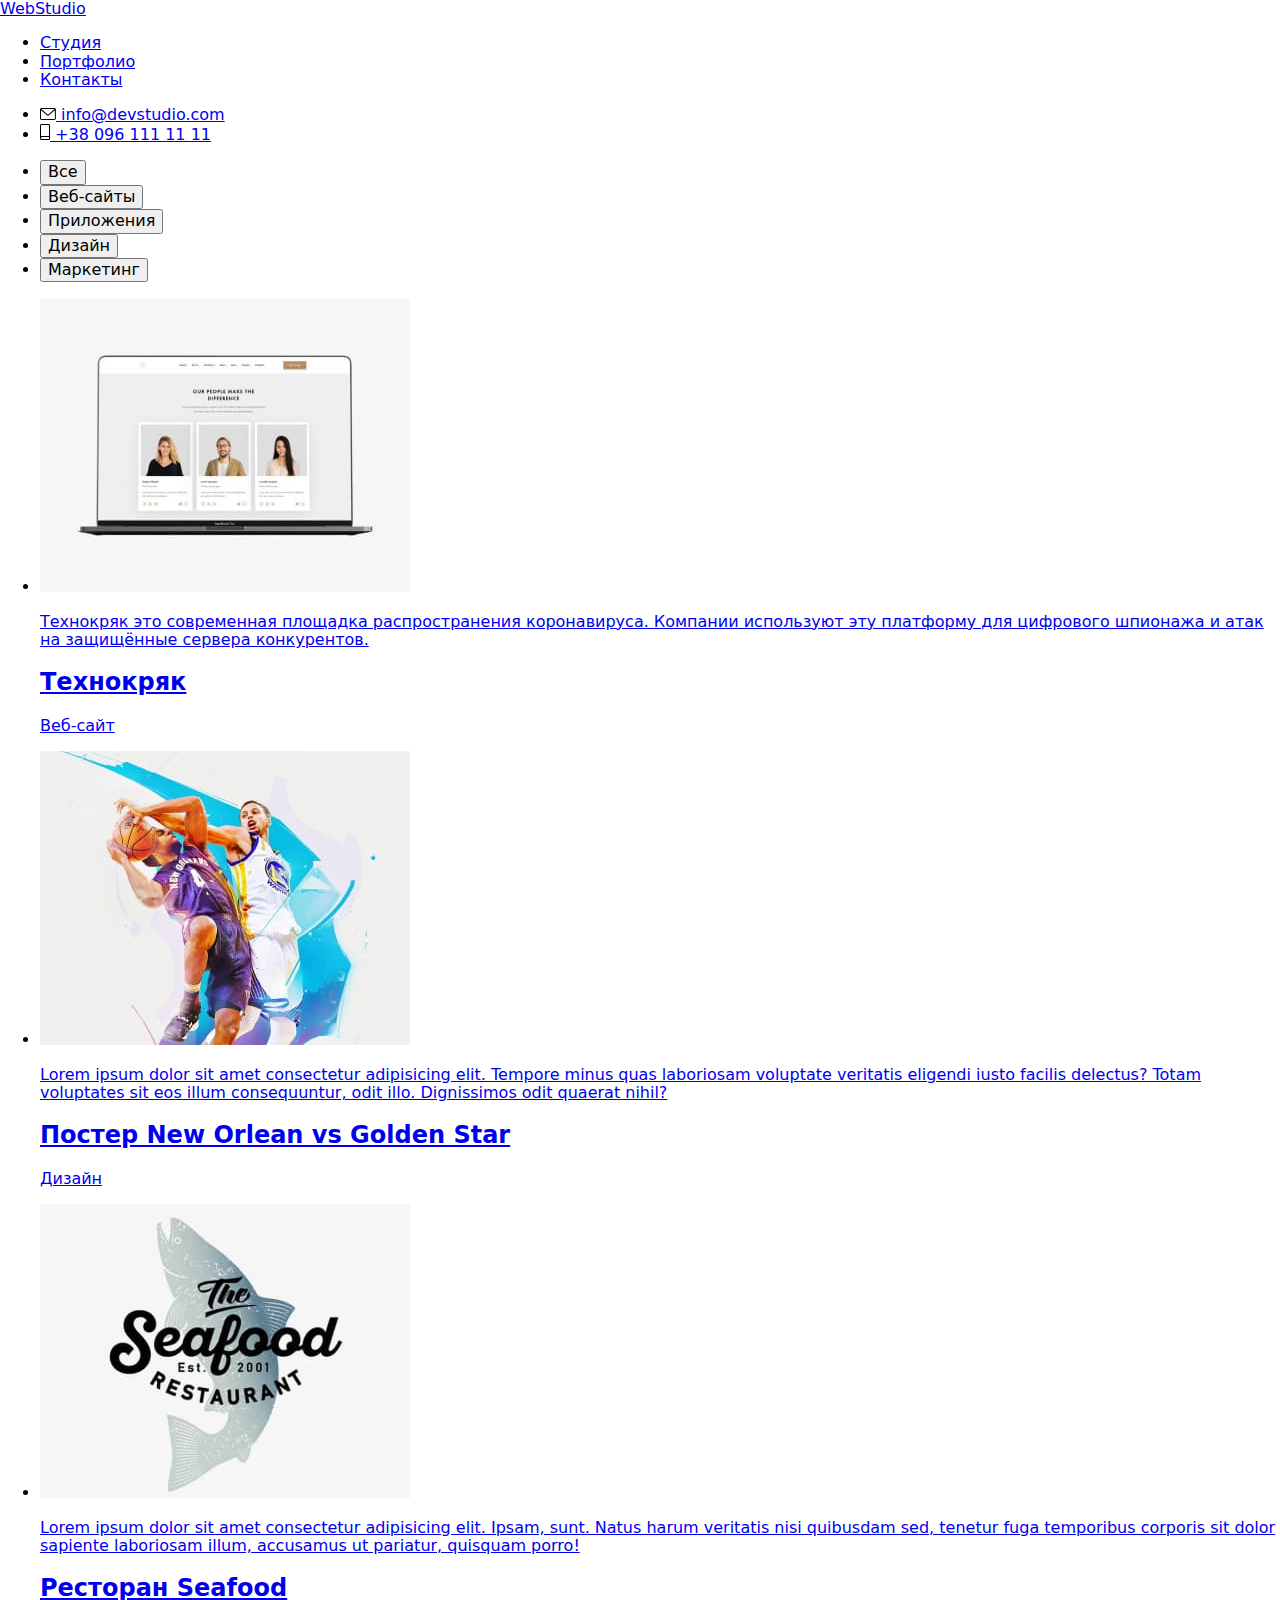
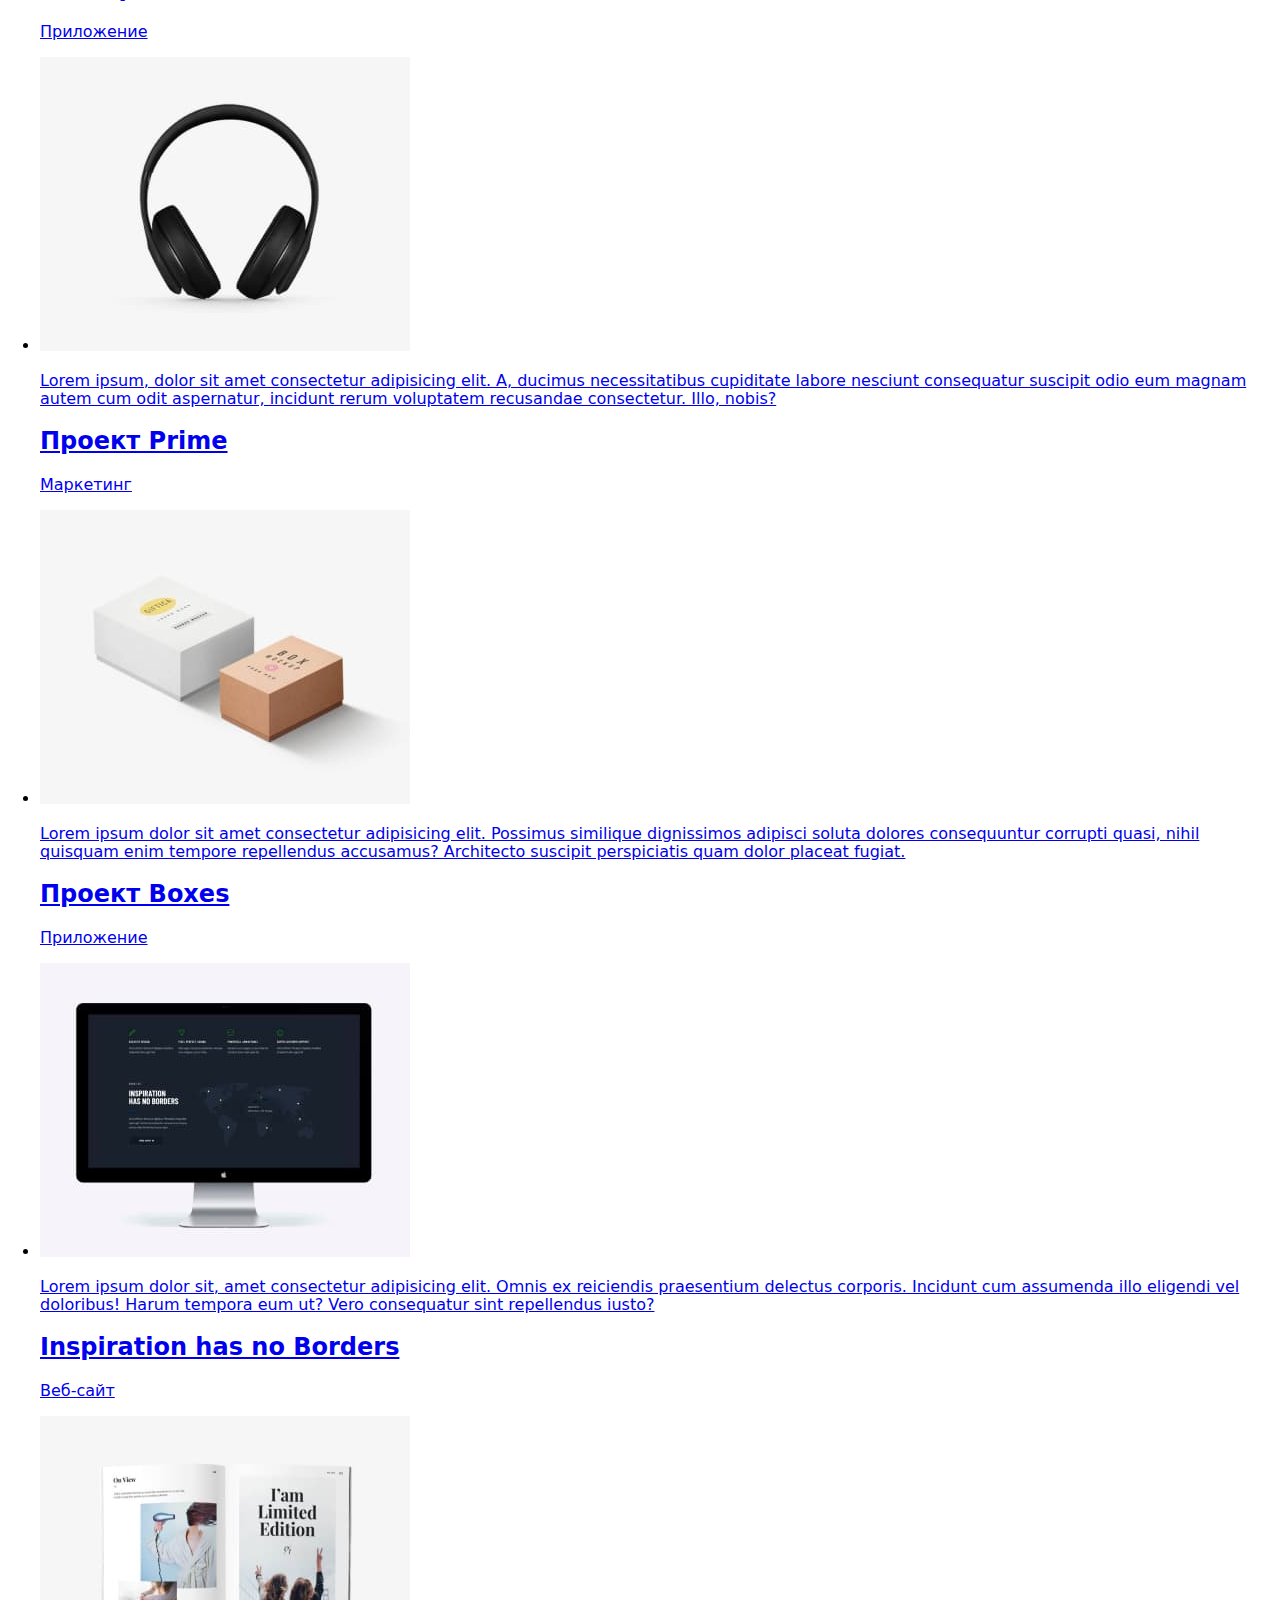
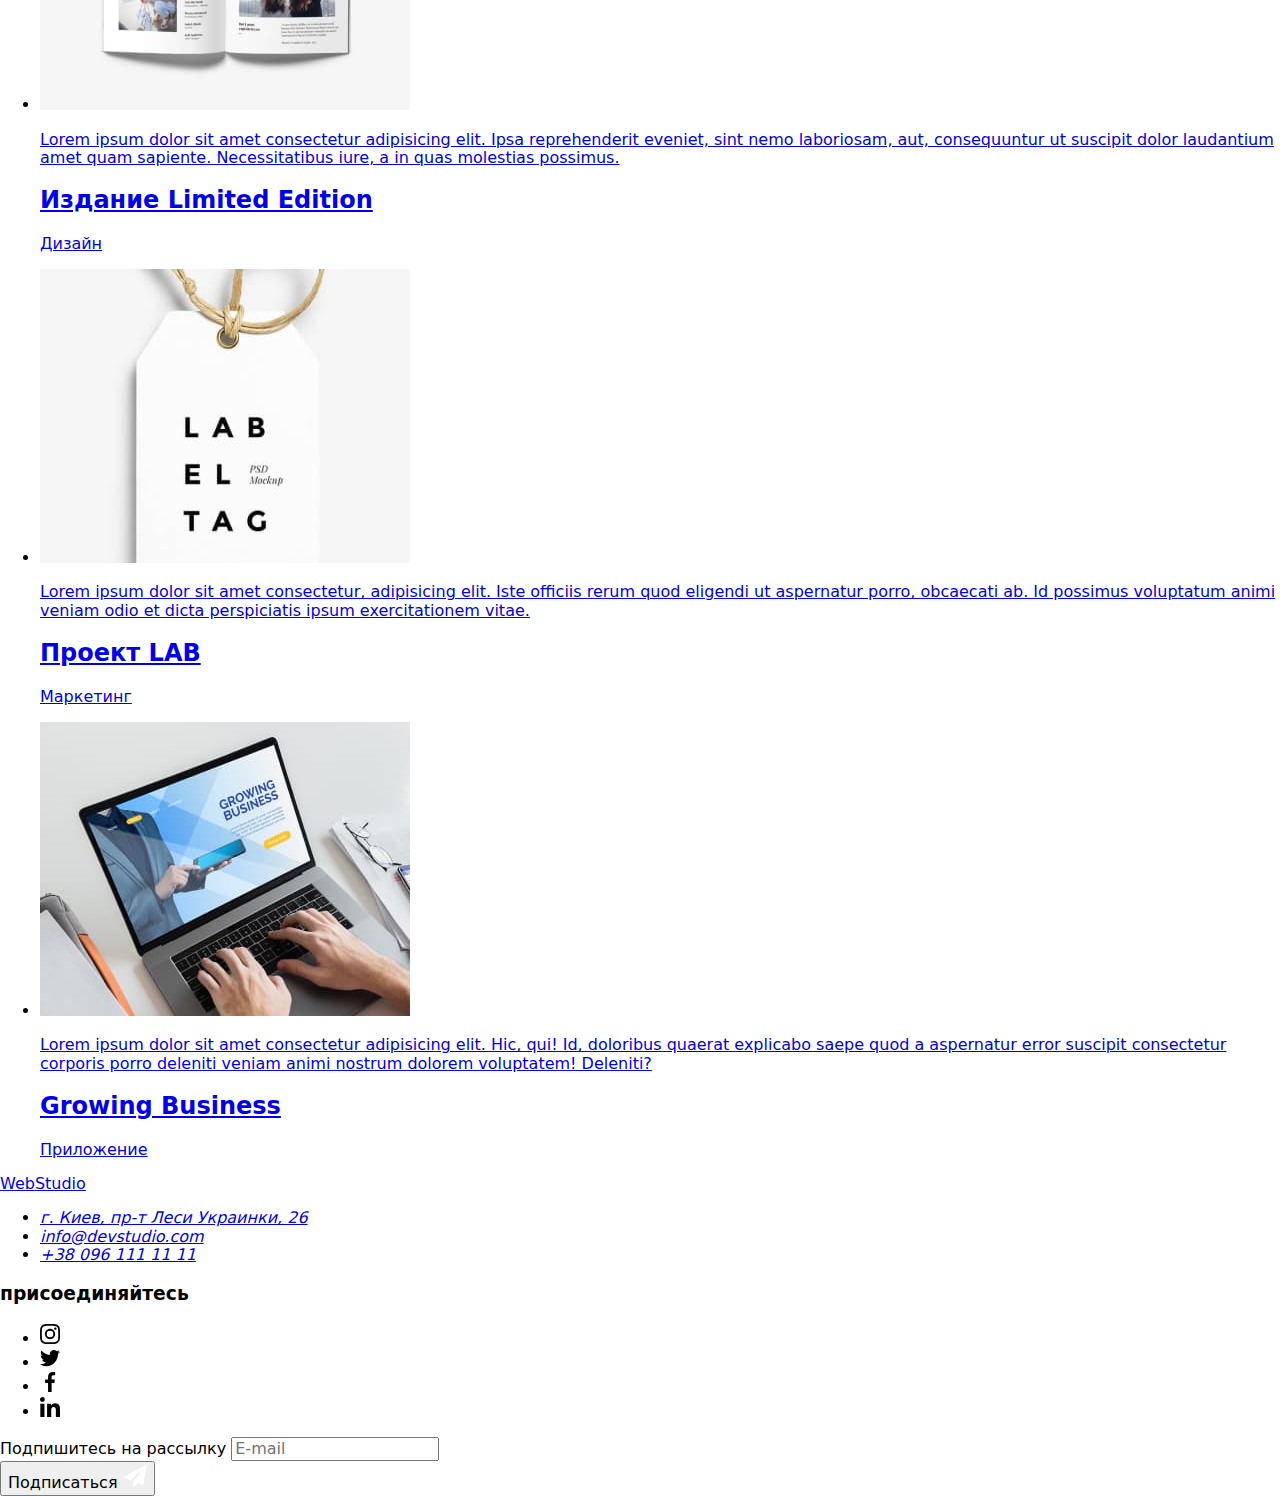
==== commit 1a09d433: "finish pre-body Sass" ====
--- a/portfolio.html
+++ b/portfolio.html
@@ -13,7 +13,6 @@
       rel="stylesheet"
       href="https://cdnjs.cloudflare.com/ajax/libs/modern-normalize/1.1.0/modern-normalize.min.css"
     />
-    <link rel="stylesheet" href="./css/styles.css" />
   </head>
 
   <body>
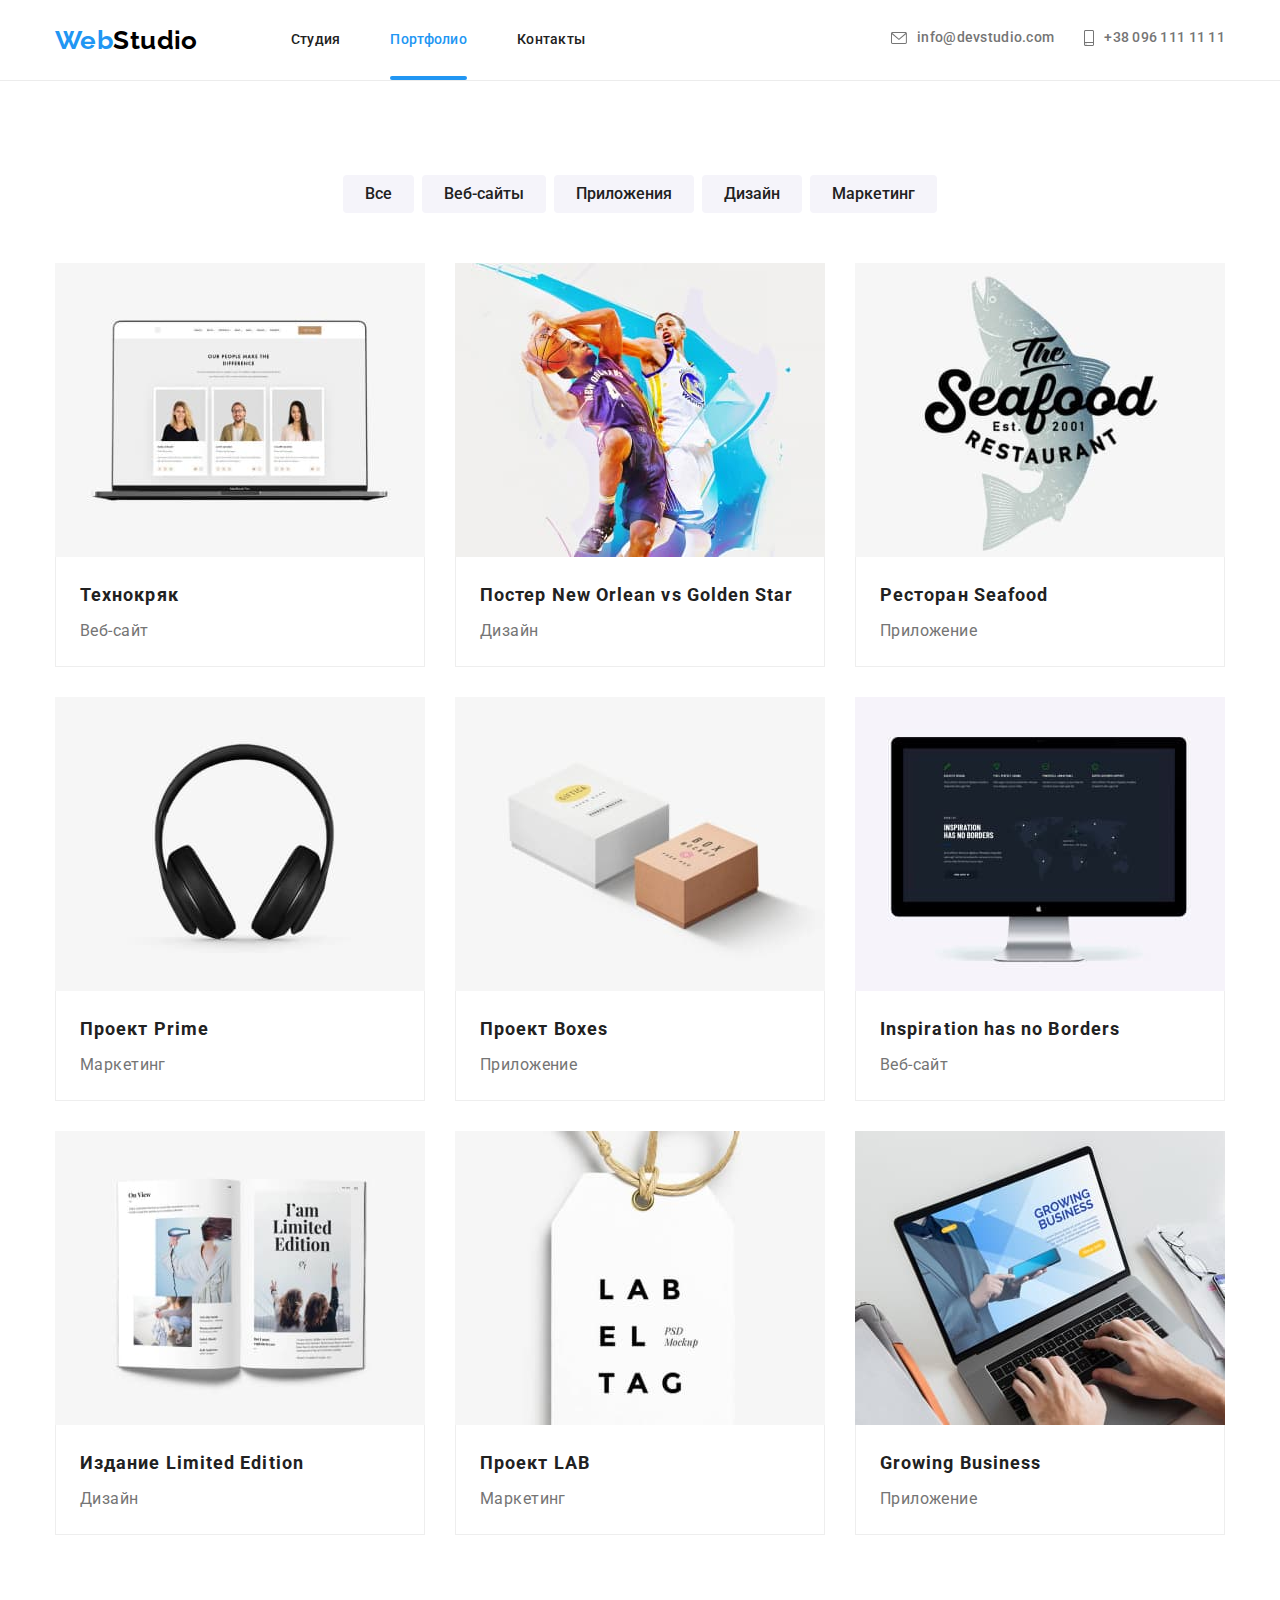
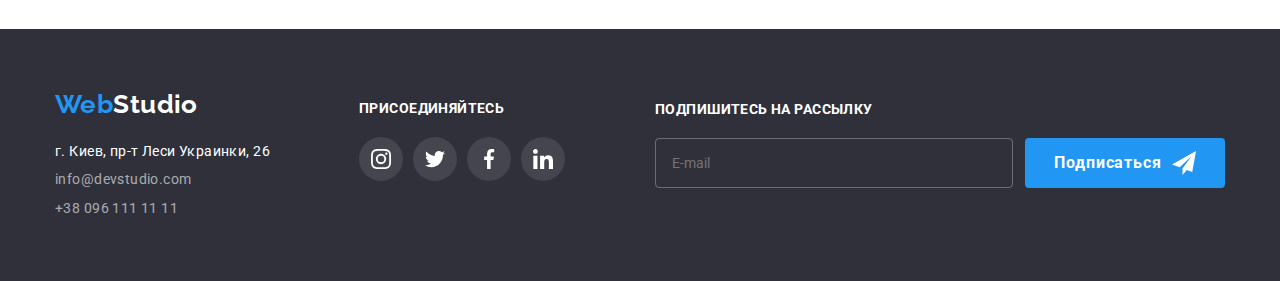
==== commit 25626e11: "finish Sass" ====
--- a/portfolio.html
+++ b/portfolio.html
@@ -13,32 +13,42 @@
       rel="stylesheet"
       href="https://cdnjs.cloudflare.com/ajax/libs/modern-normalize/1.1.0/modern-normalize.min.css"
     />
+    <link rel="stylesheet" href="./css/main.min.css" />
   </head>
 
   <body>
     <!--.................................Header start here..........................................-->
 
     <header class="header header--border">
-      <div class="container top-bar">
-        <a href="./index.html" class="logo"><span class="logo__web-element">Web</span>Studio</a>
+      <div class="container header__top-bar">
+        <a href="./index.html" class="logo"
+          ><span class="logo__web-element">Web</span>Studio</a
+        >
         <nav>
           <ul class="site-nav site-nav--space-set list">
             <li class="site-nav__list-item">
-              <a href="./index.html" class="site-nav__link link h-color">Студия</a>
+              <a href="./index.html" class="site-nav__link link h--color"
+                >Студия</a
+              >
             </li>
             <li class="site-nav__list-item">
-              <a href="./portfolio.html" class="site-nav__link site-nav__link--current link h-color"
+              <a
+                href="./portfolio.html"
+                class="site-nav__link site-nav__link--current link h--color"
                 >Портфолио</a
               >
             </li>
             <li class="site-nav__list-item">
-              <a href="#" class="site-nav__link link h-color">Контакты</a>
+              <a href="#" class="site-nav__link link h--color">Контакты</a>
             </li>
           </ul>
         </nav>
         <ul class="auth-nav auth-nav--space-set list">
           <li class="auth-nav__list-item">
-            <a href="mailto:info@devstudio.com" class="auth-nav__link link h-color">
+            <a
+              href="mailto:info@devstudio.com"
+              class="auth-nav__link link h--color"
+            >
               <svg class="auth-nav__icon" width="16px" height="12px">
                 <use href="./images/symbol-defs.svg#icon-envelope"></use>
               </svg>
@@ -46,7 +56,7 @@
             </a>
           </li>
           <li class="auth-nav__list-item">
-            <a href="tel:+380961111111" class="auth-nav__link link h-color">
+            <a href="tel:+380961111111" class="auth-nav__link link h--color">
               <svg class="auth-nav__icon" width="10px" height="16px">
                 <use href="./images/symbol-defs.svg#icon-smartphone"></use>
               </svg>
@@ -70,21 +80,44 @@
 
           <ul class="filter list">
             <li class="filter__type">
-              <button type="button" class="filter__button h-color h-shadow h-bgc">Все</button>
+              <button
+                type="button"
+                class="filter__button h-color h-shadow h-bgc"
+              >
+                Все
+              </button>
             </li>
             <li class="filter__type">
-              <button type="button" class="filter__button h-color h-shadow h-bgc">Веб-сайты</button>
+              <button
+                type="button"
+                class="filter__button h-color h-shadow h-bgc"
+              >
+                Веб-сайты
+              </button>
             </li>
             <li class="filter__type">
-              <button type="button" class="filter__button h-color h-shadow h-bgc">
+              <button
+                type="button"
+                class="filter__button h-color h-shadow h-bgc"
+              >
                 Приложения
               </button>
             </li>
             <li class="filter__type">
-              <button type="button" class="filter__button h-color h-shadow h-bgc">Дизайн</button>
+              <button
+                type="button"
+                class="filter__button h-color h-shadow h-bgc"
+              >
+                Дизайн
+              </button>
             </li>
             <li class="filter__type">
-              <button type="button" class="filter__button h-color h-shadow h-bgc">Маркетинг</button>
+              <button
+                type="button"
+                class="filter__button h-color h-shadow h-bgc"
+              >
+                Маркетинг
+              </button>
             </li>
           </ul>
 
@@ -102,8 +135,9 @@
                     />
                     <div class="example__image-overlay">
                       <p>
-                        Технокряк это современная площадка распространения коронавируса. Компании
-                        используют эту платформу для цифрового шпионажа и атак на защищённые сервера
+                        Технокряк это современная площадка распространения
+                        коронавируса. Компании используют эту платформу для
+                        цифрового шпионажа и атак на защищённые сервера
                         конкурентов.
                       </p>
                     </div>
@@ -126,15 +160,18 @@
                     />
                     <div class="example__image-overlay">
                       <p>
-                        Lorem ipsum dolor sit amet consectetur adipisicing elit. Tempore minus quas
-                        laboriosam voluptate veritatis eligendi iusto facilis delectus? Totam
-                        voluptates sit eos illum consequuntur, odit illo. Dignissimos odit quaerat
-                        nihil?
-                      </p>
-                    </div>
-                  </div>
-                  <div class="example__link-discription">
-                    <h2 class="example__title">Постер New Orlean vs Golden Star</h2>
+                        Lorem ipsum dolor sit amet consectetur adipisicing elit.
+                        Tempore minus quas laboriosam voluptate veritatis
+                        eligendi iusto facilis delectus? Totam voluptates sit
+                        eos illum consequuntur, odit illo. Dignissimos odit
+                        quaerat nihil?
+                      </p>
+                    </div>
+                  </div>
+                  <div class="example__link-discription">
+                    <h2 class="example__title">
+                      Постер New Orlean vs Golden Star
+                    </h2>
                     <p class="example__type">Дизайн</p>
                   </div>
                 </article>
@@ -151,9 +188,10 @@
                     />
                     <div class="example__image-overlay">
                       <p>
-                        Lorem ipsum dolor sit amet consectetur adipisicing elit. Ipsam, sunt. Natus
-                        harum veritatis nisi quibusdam sed, tenetur fuga temporibus corporis sit
-                        dolor sapiente laboriosam illum, accusamus ut pariatur, quisquam porro!
+                        Lorem ipsum dolor sit amet consectetur adipisicing elit.
+                        Ipsam, sunt. Natus harum veritatis nisi quibusdam sed,
+                        tenetur fuga temporibus corporis sit dolor sapiente
+                        laboriosam illum, accusamus ut pariatur, quisquam porro!
                       </p>
                     </div>
                   </div>
@@ -175,9 +213,10 @@
                     />
                     <div class="example__image-overlay">
                       <p>
-                        Lorem ipsum, dolor sit amet consectetur adipisicing elit. A, ducimus
-                        necessitatibus cupiditate labore nesciunt consequatur suscipit odio eum
-                        magnam autem cum odit aspernatur, incidunt rerum voluptatem recusandae
+                        Lorem ipsum, dolor sit amet consectetur adipisicing
+                        elit. A, ducimus necessitatibus cupiditate labore
+                        nesciunt consequatur suscipit odio eum magnam autem cum
+                        odit aspernatur, incidunt rerum voluptatem recusandae
                         consectetur. Illo, nobis?
                       </p>
                     </div>
@@ -193,13 +232,18 @@
               <a href="#" class="link">
                 <article class="example">
                   <div class="example__image-thumb">
-                    <img src="./images/app-boxes.jpg" alt="Презентация проекта Boxes" width="370" />
-                    <div class="example__image-overlay">
-                      <p>
-                        Lorem ipsum dolor sit amet consectetur adipisicing elit. Possimus similique
-                        dignissimos adipisci soluta dolores consequuntur corrupti quasi, nihil
-                        quisquam enim tempore repellendus accusamus? Architecto suscipit
-                        perspiciatis quam dolor placeat fugiat.
+                    <img
+                      src="./images/app-boxes.jpg"
+                      alt="Презентация проекта Boxes"
+                      width="370"
+                    />
+                    <div class="example__image-overlay">
+                      <p>
+                        Lorem ipsum dolor sit amet consectetur adipisicing elit.
+                        Possimus similique dignissimos adipisci soluta dolores
+                        consequuntur corrupti quasi, nihil quisquam enim tempore
+                        repellendus accusamus? Architecto suscipit perspiciatis
+                        quam dolor placeat fugiat.
                       </p>
                     </div>
                   </div>
@@ -221,10 +265,11 @@
                     />
                     <div class="example__image-overlay">
                       <p>
-                        Lorem ipsum dolor sit, amet consectetur adipisicing elit. Omnis ex
-                        reiciendis praesentium delectus corporis. Incidunt cum assumenda illo
-                        eligendi vel doloribus! Harum tempora eum ut? Vero consequatur sint
-                        repellendus iusto?
+                        Lorem ipsum dolor sit, amet consectetur adipisicing
+                        elit. Omnis ex reiciendis praesentium delectus corporis.
+                        Incidunt cum assumenda illo eligendi vel doloribus!
+                        Harum tempora eum ut? Vero consequatur sint repellendus
+                        iusto?
                       </p>
                     </div>
                   </div>
@@ -246,9 +291,10 @@
                     />
                     <div class="example__image-overlay">
                       <p>
-                        Lorem ipsum dolor sit amet consectetur adipisicing elit. Ipsa reprehenderit
-                        eveniet, sint nemo laboriosam, aut, consequuntur ut suscipit dolor
-                        laudantium amet quam sapiente. Necessitatibus iure, a in quas molestias
+                        Lorem ipsum dolor sit amet consectetur adipisicing elit.
+                        Ipsa reprehenderit eveniet, sint nemo laboriosam, aut,
+                        consequuntur ut suscipit dolor laudantium amet quam
+                        sapiente. Necessitatibus iure, a in quas molestias
                         possimus.
                       </p>
                     </div>
@@ -271,10 +317,10 @@
                     />
                     <div class="example__image-overlay">
                       <p>
-                        Lorem ipsum dolor sit amet consectetur, adipisicing elit. Iste officiis
-                        rerum quod eligendi ut aspernatur porro, obcaecati ab. Id possimus
-                        voluptatum animi veniam odio et dicta perspiciatis ipsum exercitationem
-                        vitae.
+                        Lorem ipsum dolor sit amet consectetur, adipisicing
+                        elit. Iste officiis rerum quod eligendi ut aspernatur
+                        porro, obcaecati ab. Id possimus voluptatum animi veniam
+                        odio et dicta perspiciatis ipsum exercitationem vitae.
                       </p>
                     </div>
                   </div>
@@ -296,9 +342,10 @@
                     />
                     <div class="example__image-overlay">
                       <p>
-                        Lorem ipsum dolor sit amet consectetur adipisicing elit. Hic, qui! Id,
-                        doloribus quaerat explicabo saepe quod a aspernatur error suscipit
-                        consectetur corporis porro deleniti veniam animi nostrum dolorem voluptatem!
+                        Lorem ipsum dolor sit amet consectetur adipisicing elit.
+                        Hic, qui! Id, doloribus quaerat explicabo saepe quod a
+                        aspernatur error suscipit consectetur corporis porro
+                        deleniti veniam animi nostrum dolorem voluptatem!
                         Deleniti?
                       </p>
                     </div>
@@ -330,19 +377,21 @@
               <li class="contacts__list-item">
                 <a
                   href="https://www.google.com.ua/maps/place/%D0%B1%D1%83%D0%BB.+%D0%9B%D0%B5%D1%81%D0%B8+%D0%A3%D0%BA%D1%80%D0%B0%D0%B8%D0%BD%D0%BA%D0%B8,+26,+%D0%9A%D0%B8%D0%B5%D0%B2,+02000/@50.4267174,30.5365151,17.56z/data=!4m5!3m4!1s0x40d4cf0e033ecbe9:0x57a4dffefec77da0!8m2!3d50.4265807!4d30.538386?hl=ru"
-                  class="contacts__map-address link h-color"
+                  class="contacts__map-address contacts__link link h--color"
                   >г. Киев, пр-т Леси Украинки, 26
                 </a>
               </li>
               <li class="contacts__list-item">
                 <a
                   href="mailto:info@devstudio.com"
-                  class="contacts__mailphone contacts__link link h-color"
+                  class="contacts__mailphone contacts__link link h--color"
                   >info@devstudio.com</a
                 >
               </li>
               <li class="contacts__list-item">
-                <a href="tel:+380961111111" class="contacts__mailphone contacts__link link h-color"
+                <a
+                  href="tel:+380961111111"
+                  class="contacts__mailphone contacts__link link h--color"
                   >+38 096 111 11 11</a
                 >
               </li>
@@ -355,7 +404,12 @@
             <ul class="links-list links-list--no-justify list">
               <li class="links-list__item">
                 <a href="https://www.instagram.com/" class="link">
-                  <div class="links-list__shell links-list__shell--footer-colors h-fill h-bgc">
+                  <div
+                    class="
+                      links-list__shell links-list__shell--footer-colors
+                      h--fill h--background-color
+                    "
+                  >
                     <svg class="icon-socialnet" width="20px" height="20px">
                       <use href="./images/symbol-defs.svg#icon-instagram"></use>
                     </svg>
@@ -364,7 +418,12 @@
               </li>
               <li class="links-list__item">
                 <a href="https://twitter.com/" class="link">
-                  <div class="links-list__shell links-list__shell--footer-colors h-fill h-bgc">
+                  <div
+                    class="
+                      links-list__shell links-list__shell--footer-colors
+                      h--fill h--background-color
+                    "
+                  >
                     <svg class="icon-socialnet" width="20px" height="20px">
                       <use href="./images/symbol-defs.svg#icon-twitter"></use>
                     </svg>
@@ -373,7 +432,12 @@
               </li>
               <li class="links-list__item">
                 <a href="https://www.facebook.com/" class="link">
-                  <div class="links-list__shell links-list__shell--footer-colors h-fill h-bgc">
+                  <div
+                    class="
+                      links-list__shell links-list__shell--footer-colors
+                      h--fill h--background-color
+                    "
+                  >
                     <svg class="icon-socialnet" width="20px" height="20px">
                       <use href="./images/symbol-defs.svg#icon-facebook"></use>
                     </svg>
@@ -382,7 +446,12 @@
               </li>
               <li class="links-list__item">
                 <a href="https://linkedin.com/" class="link">
-                  <div class="links-list__shell links-list__shell--footer-colors h-fill h-bgc">
+                  <div
+                    class="
+                      links-list__shell links-list__shell--footer-colors
+                      h--fill h--background-color
+                    "
+                  >
                     <svg class="icon-socialnet" width="20px" height="20px">
                       <use href="./images/symbol-defs.svg#icon-linkedin"></use>
                     </svg>
@@ -395,7 +464,9 @@
             <form name="secondary-form" autocomplete="off">
               <div class="secondary-form__shell">
                 <div class="secondary-form__input-shell">
-                  <label for="subs-email" class="h3-title h3-title--footer-indent"
+                  <label
+                    for="subs-email"
+                    class="h3-title h3-title--footer-indent"
                     >Подпишитесь на рассылку</label
                   >
                   <input
@@ -409,7 +480,11 @@
                 <button type="submit" class="primary-button">
                   <span class="primary-button__core">
                     Подписаться
-                    <svg class="primary-button__icon" width="24px" height="24px">
+                    <svg
+                      class="primary-button__icon"
+                      width="24px"
+                      height="24px"
+                    >
                       <use href="./images/symbol-defs.svg#icon-telegram"></use>
                     </svg>
                   </span>
--- a/css/main.min.css
+++ b/css/main.min.css
@@ -0,0 +1,2 @@
+h1,h2,h3,h4{margin:0}img{display:block;max-width:100%;height:auto}p{margin:0}article{margin:0}body{margin:0}.link{text-decoration:unset;margin:0;padding:0}.list{margin:0;padding:0;list-style:none}body{background-color:#fff;color:#757575;font-family:Roboto,sans-serif;font-size:14px;letter-spacing:.03em}.section{padding-top:94px;padding-bottom:94px}.section-title{font-weight:700;font-size:36px;line-height:1.17;text-align:center;color:#212121;margin:0 auto 50px}.h3-title{font-weight:700;font-size:14px;line-height:1.14;letter-spacing:.03em;text-transform:uppercase;color:#ffffff}.h3-title--footer-indent{margin-bottom:20px}.container{width:1200px;padding:0 15px;margin:0 auto}.h--color{-webkit-transition:color 250ms cubic-bezier(0.4, 0, 0.2, 1);transition:color 250ms cubic-bezier(0.4, 0, 0.2, 1)}.h--fill{-webkit-transition:fill 250ms cubic-bezier(0.4, 0, 0.2, 1);transition:fill 250ms cubic-bezier(0.4, 0, 0.2, 1)}.h--border{-webkit-transition:border 250ms cubic-bezier(0.4, 0, 0.2, 1);transition:border 250ms cubic-bezier(0.4, 0, 0.2, 1)}.h--background-color{-webkit-transition:background-color 250ms cubic-bezier(0.4, 0, 0.2, 1);transition:background-color 250ms cubic-bezier(0.4, 0, 0.2, 1)}.h--box-shadow{-webkit-transition:-webkit-box-shadow 250ms cubic-bezier(0.4, 0, 0.2, 1);transition:-webkit-box-shadow 250ms cubic-bezier(0.4, 0, 0.2, 1);transition:box-shadow 250ms cubic-bezier(0.4, 0, 0.2, 1);transition:box-shadow 250ms cubic-bezier(0.4, 0, 0.2, 1), -webkit-box-shadow 250ms cubic-bezier(0.4, 0, 0.2, 1)}.primary-button{color:#ffffff;background-color:#2196f3;font-family:Roboto,sans-serif;font-weight:700;font-size:16px;line-height:1.87;letter-spacing:0.06em;text-align:center;cursor:pointer;display:inline-block;padding:10px;min-width:200px;height:50px;border:0;border-radius:4px;-webkit-transform:translateY(0);transform:translateY(0);-webkit-transition:-webkit-transform 250ms cubic-bezier(0.4, 0, 0.2, 1);transition:-webkit-transform 250ms cubic-bezier(0.4, 0, 0.2, 1);transition:transform 250ms cubic-bezier(0.4, 0, 0.2, 1);transition:transform 250ms cubic-bezier(0.4, 0, 0.2, 1), -webkit-transform 250ms cubic-bezier(0.4, 0, 0.2, 1)}.primary-button__core{display:-webkit-inline-box;display:-ms-inline-flexbox;display:inline-flex;-webkit-box-align:center;-ms-flex-align:center;align-items:center}.primary-button__icon{display:inline-block;margin-left:10px}.primary-button--formstyle{-webkit-box-shadow:0px 1px 3px rgba(0,0,0,0.12),0px 1px 1px rgba(0,0,0,0.14),0px 2px 1px rgba(0,0,0,0.2);box-shadow:0px 1px 3px rgba(0,0,0,0.12),0px 1px 1px rgba(0,0,0,0.14),0px 2px 1px rgba(0,0,0,0.2)}.primary-button--formstyle:hover{-webkit-transform:translateY(-5px);transform:translateY(-5px)}.links-list{display:-webkit-box;display:-ms-flexbox;display:flex;-webkit-box-pack:justify;-ms-flex-pack:justify;justify-content:space-between}.links-list--no-justify{-webkit-box-pack:start;-ms-flex-pack:start;justify-content:flex-start}.links-list__item:not(:nth-child(1)){margin-left:10px}.links-list__shell{display:-webkit-box;display:-ms-flexbox;display:flex;width:44px;height:44px;border-radius:50%;background-color:inherit;-webkit-box-pack:center;-ms-flex-pack:center;justify-content:center;-webkit-box-align:center;-ms-flex-align:center;align-items:center;fill:#afb1b8}.links-list__shell--footer-colors{background-color:rgba(255,255,255,0.1);fill:#ffffff}.links-list__shell:hover,.links-list__shell:focus{background-color:#2196f3;fill:#fff}.header--border{border-bottom:1px solid #ececec}.header__top-bar{display:-webkit-box;display:-ms-flexbox;display:flex;-webkit-box-align:center;-ms-flex-align:center;align-items:center;min-height:80px}.logo{text-decoration:unset;font-family:Raleway,sans-serif;font-weight:700;font-size:26px;line-height:1.19;color:#000000}.logo__web-element{color:#2196f3}.logo--footerstyle{display:inline-block;color:#ffffff;margin-bottom:20px}.site-nav{display:-webkit-box;display:-ms-flexbox;display:flex}.site-nav--space-set{margin-left:93px}.site-nav__list-item:not(:first-child){margin-left:50px}.site-nav__link{position:relative;display:block;text-decoration:unset;color:#212121;font-weight:500;line-height:1.14;letter-spacing:0.02em;padding-top:32px;padding-bottom:32px}.site-nav__link:hover,.site-nav__link:focus{color:#2196f3}.site-nav__link--current{color:#2196f3}.site-nav__link--current:after{content:"";position:absolute;display:block;bottom:0;left:0;height:4px;width:100%;border-radius:2px;background-color:#2196f3}.auth-nav{display:-webkit-box;display:-ms-flexbox;display:flex}.auth-nav--space-set{margin-left:auto}.auth-nav__list-item:not(:first-child){margin-left:30px}.auth-nav__link{display:-webkit-inline-box;display:-ms-inline-flexbox;display:inline-flex;-webkit-box-align:center;-ms-flex-align:center;align-items:center;color:#757575;font-weight:500;line-height:1.14;letter-spacing:0.02em}.auth-nav__link:hover,.auth-nav__link:focus{color:#2196f3}.auth-nav__icon{fill:currentColor;margin-right:10px}.hero{background-color:#c4c4c4;background-image:-webkit-gradient(linear, left top, right top, from(rgba(47,48,58,0.4)), to(rgba(47,48,58,0.4))),url("../images/main-banner.jpg");background-image:linear-gradient(to right, rgba(47,48,58,0.4), rgba(47,48,58,0.4)),url("../images/main-banner.jpg");background-position:center;background-repeat:no-repeat;background-size:1600px 600px;padding:200px 0;text-align:center}.hero__title{font-weight:900;font-size:44px;line-height:1.36;letter-spacing:0.06em;color:#ffffff;text-transform:uppercase;margin:0 0 30px}.features__list{line-height:1.71;display:-webkit-box;display:-ms-flexbox;display:flex}.features__list-item{width:calc((100%-90px) / 4)}.features__list-item:not(:first-child){margin-left:30px}.features__thumb{padding:25px 100px;background-color:#f5f4fa;border-radius:4px;margin-bottom:30px}.features__icon{display:block}.features__title{color:#212121;font-weight:700;line-height:1.14;text-transform:uppercase}.features__content{margin:10px 0}.occupation{padding-top:0}.occupation__shell{text-align:center}.occupation__list{display:-webkit-box;display:-ms-flexbox;display:flex}.occupation__list-item:not(:first-child){margin-left:30px}.development-type{position:relative}.development-type__image-overlay{position:absolute;bottom:0;left:0;width:100%;height:70px;padding:27px;background-color:rgba(47,48,58,0.8)}.team{background-color:#f5f4fa;font-size:16px;line-height:1.19;text-align:center}.team__list{display:-webkit-box;display:-ms-flexbox;display:flex}.team__list-item{width:calc((100%-90px) / 4);background-color:#fff;-webkit-box-shadow:0 4px 4px rgba(0,0,0,0.25);box-shadow:0 4px 4px rgba(0,0,0,0.25)}.team__list-item:not(:first-child){margin-left:30px}.employee__meta{padding-top:30px;margin-right:32px;margin-left:32px;padding-bottom:30px}.employee__name{color:#212121;font-weight:500;margin-bottom:10px}.employee__position{margin-top:0;margin-bottom:16px}.customers__list{display:-webkit-box;display:-ms-flexbox;display:flex}.customers__list-item:not(:nth-child(1)){margin-left:30px}.customers__shell{max-width:170px;padding:16px 32px;border-radius:4px;fill:#afb1b8;border:1px solid #afb1b8}.customers__shell:hover,.customers__shell:focus{border:1px solid #2196f3;fill:#2196f3}.bottom{padding-top:60px;padding-bottom:60px;background-color:#2f303a}.bottom__shell{display:-webkit-box;display:-ms-flexbox;display:flex}.bottom__adress-shell{min-width:231px;margin-right:73px}.contacts__list-item:not(:last-child){margin-bottom:5px}.contacts__map-address{font-style:normal;color:#ffffff;line-height:1.71}.contacts__mailphone{font-style:normal;color:#ffffff99;line-height:1.71}.contacts__link:hover,.contacts__link:focus{color:#2196f3}.bottom__join-us{display:-webkit-box;display:-ms-flexbox;display:flex;padding-top:12px;-webkit-box-pack:justify;-ms-flex-pack:justify;justify-content:space-between;width:100%}.bottom__links-shell{min-width:206px}.bottom__subscribe{display:-webkit-inline-box;display:-ms-inline-flexbox;display:inline-flex}.secondary-form{min-width:570px}.secondary-form__shell{display:-webkit-inline-box;display:-ms-inline-flexbox;display:inline-flex;-webkit-box-align:end;-ms-flex-align:end;align-items:flex-end}.secondary-form__input-shell{display:-webkit-inline-box;display:-ms-inline-flexbox;display:inline-flex;-webkit-box-orient:vertical;-webkit-box-direction:normal;-ms-flex-direction:column;flex-direction:column}.secondary-form__input{background-color:inherit;border:1px solid rgba(255,255,255,0.3);border-radius:4px;color:#fff;padding:15px 16px;width:358px;margin-right:12px;height:50px}.secondary-form__input:focus{outline:none;border-color:#2196f3}.backdrop{position:fixed;top:0;left:0;width:100%;height:100%;background-color:#00000033}.backdrop.is-hidden{opacity:0;pointer-events:none}.modal{text-align:center;position:absolute;top:50%;left:50%;width:528px;height:581px;background-color:#fff;padding:40px;-webkit-transform:translate(-50%, -50%) scale(1);transform:translate(-50%, -50%) scale(1);-webkit-transition:-webkit-transform 250ms cubic-bezier(0.4, 0, 0.2, 1);transition:-webkit-transform 250ms cubic-bezier(0.4, 0, 0.2, 1);transition:transform 250ms cubic-bezier(0.4, 0, 0.2, 1);transition:transform 250ms cubic-bezier(0.4, 0, 0.2, 1), -webkit-transform 250ms cubic-bezier(0.4, 0, 0.2, 1)}.backdrop.is-hidden .modal{-webkit-transform:translate(-50%, -50%) scale(0.3) rotate(135deg);transform:translate(-50%, -50%) scale(0.3) rotate(135deg)}.modal a:active,.modal a:focus{outline:none}.modal input,.modal textarea{outline:none}.modal input:active,.modal textarea:active{outline:none}.main-form:focus-within{border-color:#2196f3}.main-form__title{font-weight:700;font-size:20px;line-height:1.17;letter-spacing:.03em;color:#212121;margin-bottom:30px}.main-form__list{margin-bottom:20px}.main-form__list-item{position:relative}.main-form__list-item:nth-child(-n+3){margin-bottom:28px}.main-form__input-shell{display:-webkit-box;display:-ms-flexbox;display:flex;-webkit-box-orient:vertical;-webkit-box-direction:normal;-ms-flex-direction:column;flex-direction:column;-webkit-box-align:stretch;-ms-flex-align:stretch;align-items:stretch}.main-form__input{margin:0;padding:11px 12px 11px 42px;border:1px solid #21212133;border-radius:4px;cursor:pointer}.main-form__input:focus{border-color:#2196f3;cursor:initial}.main-form__input--textarea-set{resize:none;padding:12px 16px;max-height:120px}.main-form__input--textarea-set::-webkit-input-placeholder{font-weight:400;font-size:12px;line-height:1.6;letter-spacing:0.01em;color:#75757580}.main-form__input--textarea-set:-ms-input-placeholder{font-weight:400;font-size:12px;line-height:1.6;letter-spacing:0.01em;color:#75757580}.main-form__input--textarea-set::-ms-input-placeholder{font-weight:400;font-size:12px;line-height:1.6;letter-spacing:0.01em;color:#75757580}.main-form__input--textarea-set::placeholder{font-weight:400;font-size:12px;line-height:1.6;letter-spacing:0.01em;color:#75757580}.main-form__label{font-weight:400;font-size:12px;line-height:1.16;letter-spacing:0.01em;color:#757575;cursor:pointer;position:absolute;top:-4px;left:0%;-webkit-transform:translateY(-100%);transform:translateY(-100%)}.main-form__icon{position:absolute;top:50%;left:12px;-webkit-transform:translateY(-50%);transform:translateY(-50%);cursor:pointer;fill:#000}.main-form__input:focus ~ .main-form__icon use{fill:#2196f3}.main-form__checkbox-shell{margin-bottom:30px}.main-form__checkbox-label{position:relative;display:inline-block;padding:0;cursor:pointer}.main-form__checkbox-area{margin:0;-webkit-appearance:none;-moz-appearance:none;appearance:none}.main-form__checkbox-icon-shell{position:absolute;top:50%;left:0;-webkit-transform:translateY(-50%);transform:translateY(-50%);display:inline-block;width:16px;height:15px;border-radius:2px;border:2px solid black}.main-form__checkbox-area:checked+.main-form__checkbox-icon-shell{visibility:hidden}.main-form__checkbox-icon{position:absolute;visibility:hidden;top:50%;left:0;-webkit-transform:translateY(-50%);transform:translateY(-50%);width:16px;height:15px;background-color:#2196f3;border-radius:2px}.main-form__checkbox-area:checked ~ .main-form__checkbox-icon{visibility:visible}.main-form__agree-text{font-size:14px;line-height:1.71;letter-spacing:.03em;color:#757575;margin-left:19px}.main-form__link{text-decoration:underline;color:#2196f3}@-webkit-keyframes scalesChange{0%{-webkit-transform:scale(1);transform:scale(1)}50%{-webkit-transform:scale(1.3);transform:scale(1.3)}100%{-webkit-transform:scale(1);transform:scale(1)}}@keyframes scalesChange{0%{-webkit-transform:scale(1);transform:scale(1)}50%{-webkit-transform:scale(1.3);transform:scale(1.3)}100%{-webkit-transform:scale(1);transform:scale(1)}}.close-button{line-height:0;position:absolute;display:block;border-width:0;margin:0;border-color:transparent;background-color:transparent;padding:0;top:8px;right:8px}.close-button__icon{cursor:pointer;width:30px;height:30px;border-radius:50%;border:1px solid #0000001a;background-color:#fff;fill:#000}.close-button__icon:hover{-webkit-box-shadow:0 4px 4px rgba(0,0,0,0.25);box-shadow:0 4px 4px rgba(0,0,0,0.25);-webkit-animation-name:scalesChange;animation-name:scalesChange;-webkit-animation-duration:250ms;animation-duration:250ms;-webkit-animation-timing-function:cubic-bezier(0.4, 0, 0.2, 1);animation-timing-function:cubic-bezier(0.4, 0, 0.2, 1);-webkit-animation-iteration-count:1;animation-iteration-count:1;fill:#2196f3}.filter{display:-webkit-box;display:-ms-flexbox;display:flex;-webkit-box-pack:center;-ms-flex-pack:center;justify-content:center;margin-bottom:50px}.filter__type:not(:first-child){margin-left:8px}.filter__button{background-color:#f5f4fa;color:#212121;font-family:Roboto, sans-serif;font-weight:500;font-size:16px;line-height:1.62;text-align:center;cursor:pointer;border-radius:4px;border:0;padding:6px 22px}.filter__button:hover,.filter__button:focus{background-color:#2196f3;color:#ffffff;-webkit-box-shadow:0 4px 4px rgba(0,0,0,0.25);box-shadow:0 4px 4px rgba(0,0,0,0.25)}.examples-set{display:-webkit-box;display:-ms-flexbox;display:flex;-ms-flex-wrap:wrap;flex-wrap:wrap}.examples-set__item{-ms-flex-preferred-size:calc((100% - 60px) / 3);flex-basis:calc((100% - 60px) / 3);margin:0 30px 30px 0}.examples-set__item:nth-child(3n){margin-right:0}.examples-set__item:nth-last-child(-n+3){margin-bottom:0}.examples-set__item:hover,.examples-set__item:focus{-webkit-box-shadow:0 4px 4px rgba(0,0,0,0.25);box-shadow:0 4px 4px rgba(0,0,0,0.25)}.example__image-thumb{position:relative;overflow:hidden}.example__link-discription{padding:20px 24px;border-left:1px solid #eeeeee;border-right:1px solid #eeeeee;border-bottom:1px solid #eeeeee}.example__title{color:#212121;font-weight:700;font-size:18px;line-height:2;letter-spacing:0.06em}.example__type{color:#757575;font-size:16px;line-height:1.87;margin:3px 0 0}.example__image-overlay{position:absolute;display:-webkit-box;display:-ms-flexbox;display:flex;-webkit-box-align:center;-ms-flex-align:center;align-items:center;top:0;left:0;width:100%;height:100%;padding:24px;font-weight:normal;font-size:18px;line-height:1.56;letter-spacing:.03em;color:#ffffff;background-color:rgba(33,150,243,0.9);pointer-events:none;-webkit-transform:translateY(101%);transform:translateY(101%);-webkit-transition:-webkit-transform 250ms cubic-bezier(0.4, 0, 0.2, 1);transition:-webkit-transform 250ms cubic-bezier(0.4, 0, 0.2, 1);transition:transform 250ms cubic-bezier(0.4, 0, 0.2, 1);transition:transform 250ms cubic-bezier(0.4, 0, 0.2, 1), -webkit-transform 250ms cubic-bezier(0.4, 0, 0.2, 1)}.examples-set__item:hover .example__image-overlay,.examples-set__item:focus .example__image-overlay{-webkit-transform:translateY(0);transform:translateY(0)}
+/*# sourceMappingURL=main.min.css.map */